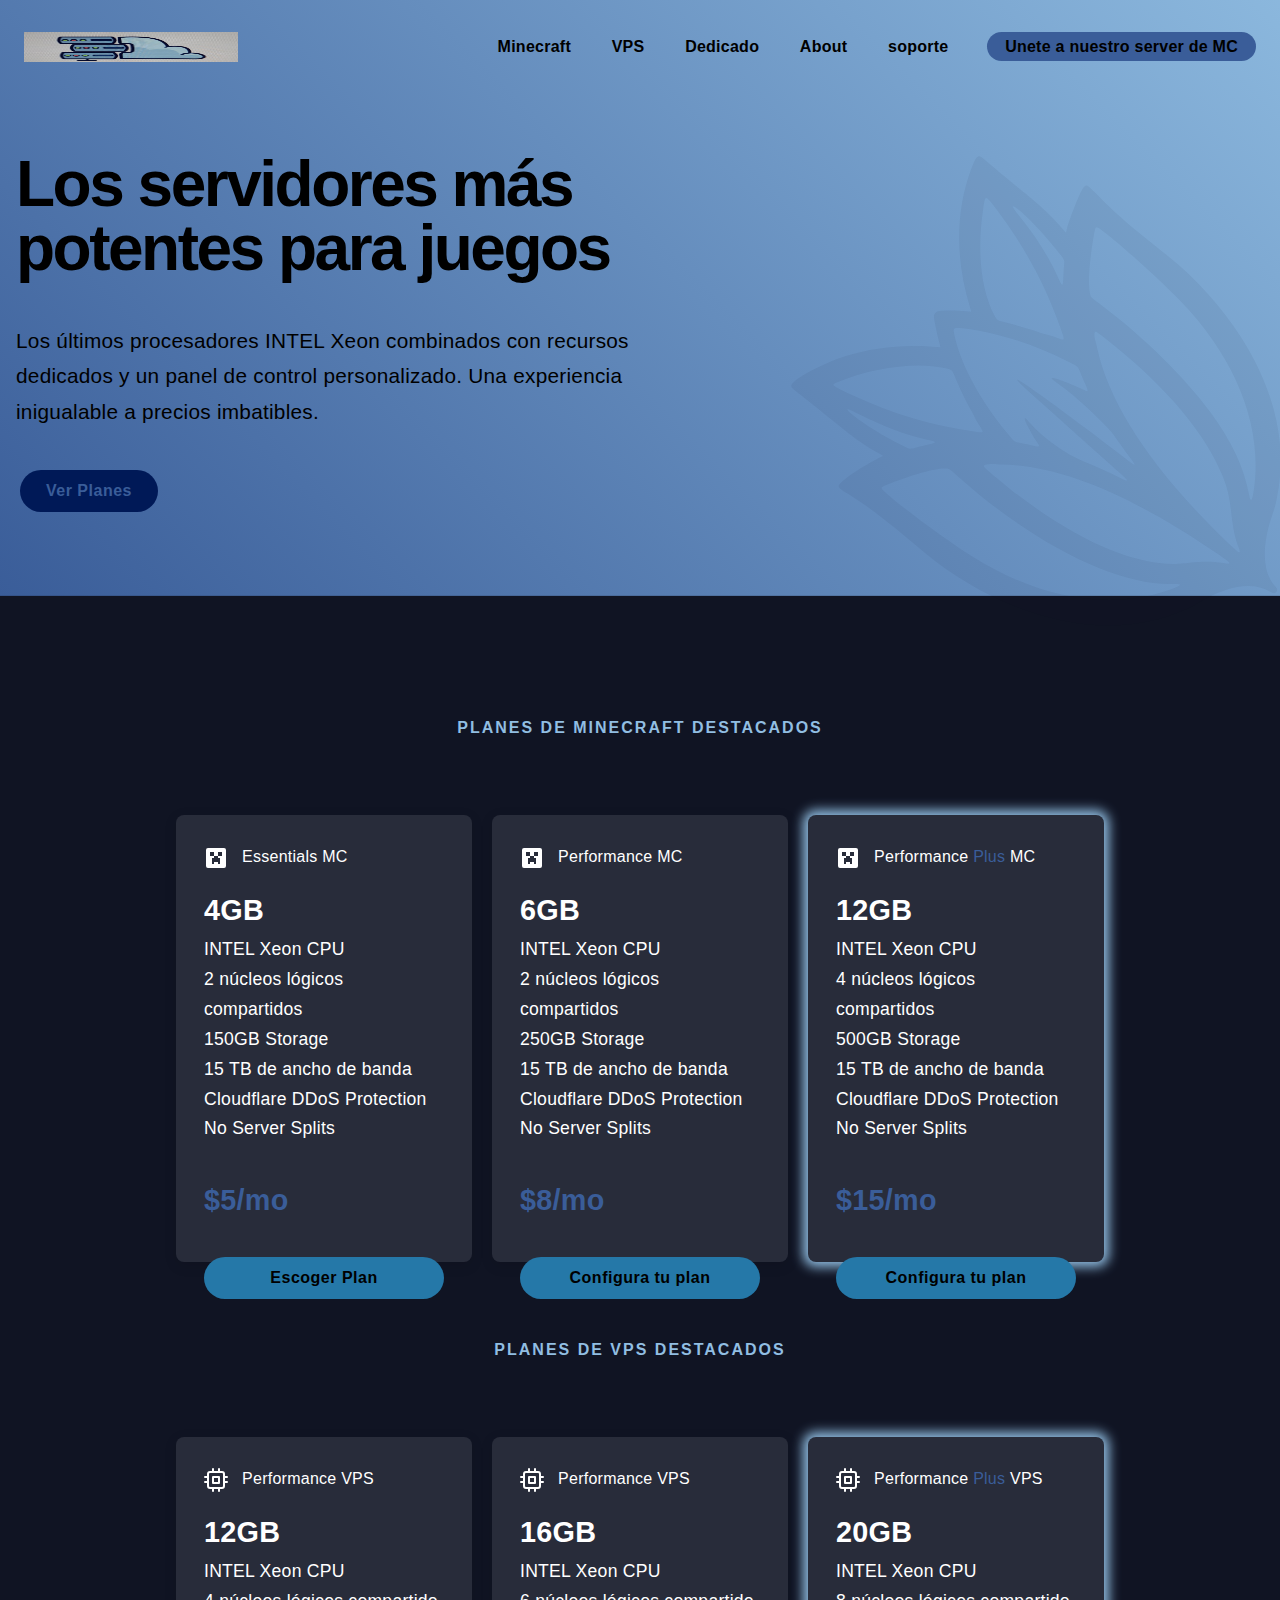
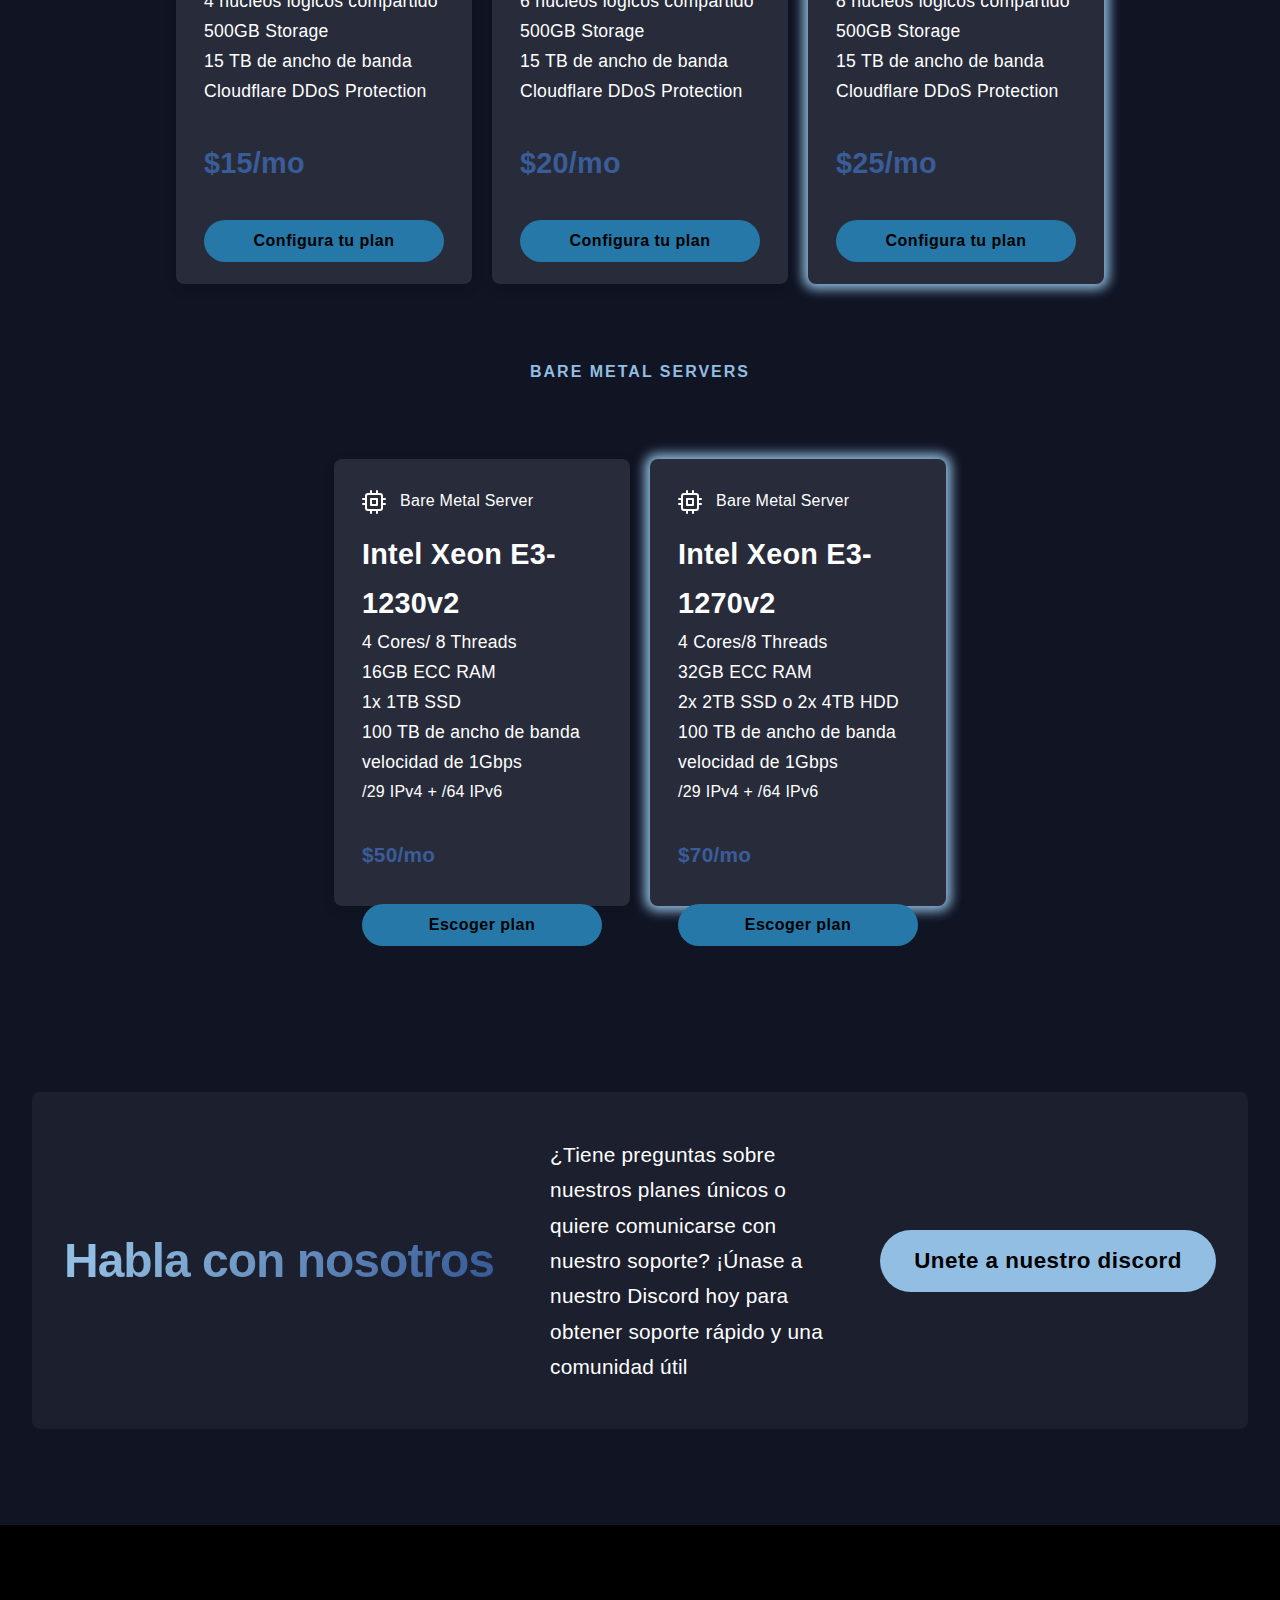
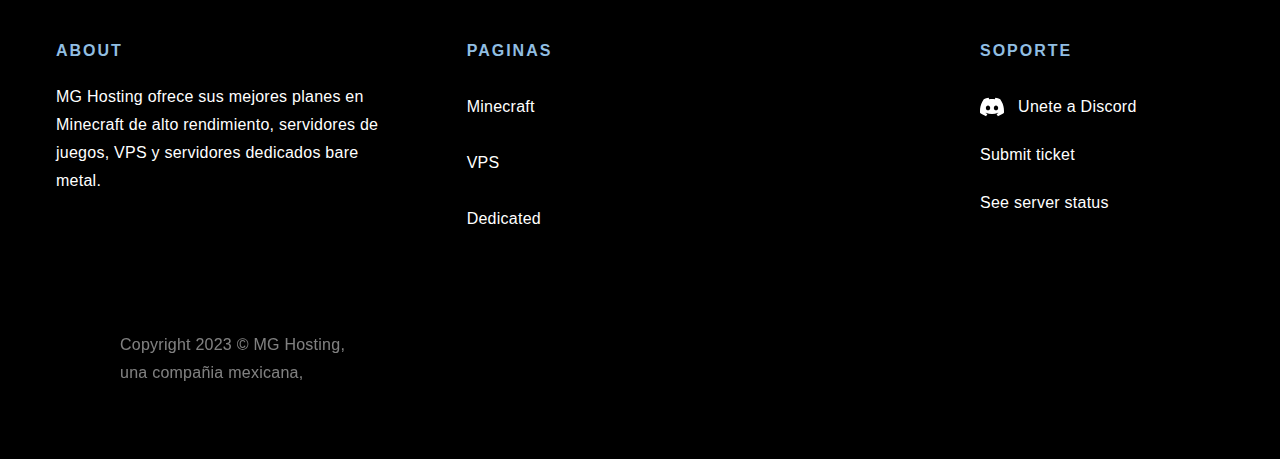
==== index.html @ 027d83b0 "Add files via upload" ====
<!DOCTYPE html>
<html lang="en"><head><meta http-equiv="Content-Type" content="text/html; charset=UTF-8">
	<meta name="generator" content="Hugo 0.109.0">
    
    
    <meta http-equiv="X-UA-Compatible" content="IE=edge">
    <meta name="viewport" content="width=device-width, initial-scale=1">
    <title>MG Hosting | Dedicated Minecraft Hosting, VPS and Bare Metal</title><meta name="description" content="">
    <meta property="og:site_name" content="MG Hosting">
    <meta property="og:title" content="MG Hosting Dedicated Minecraft Hosting, VPS and Bare Metal">
    <meta name="twitter:card" content="summary">
    <meta property="og:locale" content="en">
    <meta property="og:type" content="website">
    <meta name="twitter:card" content="summary_large_image">
    <meta property="og:description" content="MG Hosting offers INTEL Xeon dedicated Minecraft server hosting, dedicated Virtual Private Servers and Bare Metal. ">
    <meta property="og:url" content="miguellopez.ml">
    <meta property="og:image" content="/favicon/favicon-og.png">

    <link rel="apple-touch-icon" sizes="180x180" href="WhatsApp Image 2023-07-11 at 10.01.59 PM.jpeg">
    <link rel="icon" type="image/png" sizes="32x32" href="WhatsApp Image 2023-07-11 at 10.01.59 PM.jpeg">
    <link rel="icon" type="image/png" sizes="16x16" href="WhatsApp Image 2023-07-11 at 10.01.59 PM.jpeg">
    <link rel="manifest" href="WhatsApp Image 2023-07-11 at 10.01.59 PM.jpeg">
    <link rel="mask-icon" href="WhatsApp Image 2023-07-11 at 10.01.59 PM.jpeg">
    <link rel="shortcut icon" href="WhatsApp Image 2023-07-11 at 10.01.59 PM.jpeg">
    <meta name="msapplication-TileColor" content="#ffffff">
    <meta name="msapplication-config" content="/favicon/browserconfig.xml"> 

       
    <link rel="preconnect" href="https://fonts.gstatic.com/">
    <link rel="preconnect" href="https://fonts.googleapis.com/"> 
    <link rel="preconnect" href="https://fonts.gstatic.com/" crossorigin="">
    <link rel="preload" as="font" href="./Bloom Host _ Dedicated Minecraft Hosting, VPS and Bare Metal_files/css2">
    <link href="./Bloom Host _ Dedicated Minecraft Hosting, VPS and Bare Metal_files/css2" rel="stylesheet">

    
    <link rel="preload" as="style" href="./Bloom Host _ Dedicated Minecraft Hosting, VPS and Bare Metal_files/_gen.min.css">
    <link rel="stylesheet" href="./Bloom Host _ Dedicated Minecraft Hosting, VPS and Bare Metal_files/_gen.min.css" type="text/css">
    <link rel="preload" as="style" href="./Bloom Host _ Dedicated Minecraft Hosting, VPS and Bare Metal_files/_index.css">
    <link rel="stylesheet" href="./Bloom Host _ Dedicated Minecraft Hosting, VPS and Bare Metal_files/_index.css" type="text/css">
    
     
    <meta name="canonical" content="miguellopez.ml">
    
    
    <meta name="theme-color" content="#FFC910">

    
  </head>

<body class="index">



<style>
.announcement {
  position: relative;
  z-index: 200;
  padding: 8px;
  background: #192245;
  color: #fff;
  text-shadow: 0px 2px 16px 0px rgba(0, 0, 0, 0.25);
  width: 100%;
}
</style>



<nav class="nav">
  <div class="container row-mobile">
    <div class="nav__menu clickable flex-strong" onclick="toggleMenu()">
      <div class="hide-on-desktop">
        <div class="nav__menu--open"><svg xmlns="http://www.w3.org/2000/svg" width="24" height="24" viewBox="0 0 24 24" fill="none" stroke="currentColor" stroke-width="2" stroke-linecap="round" stroke-linejoin="round" class="feather feather-menu"><line x1="3" y1="12" x2="21" y2="12"></line><line x1="3" y1="6" x2="21" y2="6"></line><line x1="3" y1="18" x2="21" y2="18"></line></svg></div>
        <div class="nav__menu--close hidden"><svg xmlns="http://www.w3.org/2000/svg" width="24" height="24" viewBox="0 0 24 24" fill="none" stroke="currentColor" stroke-width="2" stroke-linecap="round" stroke-linejoin="round" class="feather feather-x"><line x1="18" y1="6" x2="6" y2="18"></line><line x1="6" y1="6" x2="18" y2="18"></line></svg></div>
      </div>
    </div>
    <div class="padd-m hide-on-desktop"></div>
    <div class="flex-strong center">
      <a href="index.html" class="nav__logo" aria-label="Logo / Go home">
        
        <img alt="logo" src="WhatsApp Image 2023-07-11 at 10.01.59 PM.jpeg" width="214" height="30">

      </a>
    </div>

    <div class="col right hide-on-mobile flex-strong">
      <div class="hide-on-mobile">
        <a href="minecraft.html" class="nav__link">Minecraft</a>

        <a href="vps.html" class="nav__link">VPS</a>

        <a href="dedicado.html" class="nav__link">Dedicado</a>

        <a href="about.html" class="nav__link">About</a>

        <div class="dropdown clickable" onclick="toggleDropdown(this)">
          <div class="dropdown-background hidden"></div>

          <span class="nav__link">
          soporte&nbsp;</span>

          <div id="supportDropdown" class="dropdown-content left hidden">
            
<div>
    <a href="https://discord.gg/3E96XQSzGY">
      <svg role="img" class="size-m" viewBox="0 0 24 24" xmlns="http://www.w3.org/2000/svg"><title>Discord</title><path fill="currentColor" d="M20.317 4.3698a19.7913 19.7913 0 00-4.8851-1.5152.0741.0741 0 00-.0785.0371c-.211.3753-.4447.8648-.6083 1.2495-1.8447-.2762-3.68-.2762-5.4868 0-.1636-.3933-.4058-.8742-.6177-1.2495a.077.077 0 00-.0785-.037 19.7363 19.7363 0 00-4.8852 1.515.0699.0699 0 00-.0321.0277C.5334 9.0458-.319 13.5799.0992 18.0578a.0824.0824 0 00.0312.0561c2.0528 1.5076 4.0413 2.4228 5.9929 3.0294a.0777.0777 0 00.0842-.0276c.4616-.6304.8731-1.2952 1.226-1.9942a.076.076 0 00-.0416-.1057c-.6528-.2476-1.2743-.5495-1.8722-.8923a.077.077 0 01-.0076-.1277c.1258-.0943.2517-.1923.3718-.2914a.0743.0743 0 01.0776-.0105c3.9278 1.7933 8.18 1.7933 12.0614 0a.0739.0739 0 01.0785.0095c.1202.099.246.1981.3728.2924a.077.077 0 01-.0066.1276 12.2986 12.2986 0 01-1.873.8914.0766.0766 0 00-.0407.1067c.3604.698.7719 1.3628 1.225 1.9932a.076.076 0 00.0842.0286c1.961-.6067 3.9495-1.5219 6.0023-3.0294a.077.077 0 00.0313-.0552c.5004-5.177-.8382-9.6739-3.5485-13.6604a.061.061 0 00-.0312-.0286zM8.02 15.3312c-1.1825 0-2.1569-1.0857-2.1569-2.419 0-1.3332.9555-2.4189 2.157-2.4189 1.2108 0 2.1757 1.0952 2.1568 2.419 0 1.3332-.9555 2.4189-2.1569 2.4189zm7.9748 0c-1.1825 0-2.1569-1.0857-2.1569-2.419 0-1.3332.9554-2.4189 2.1569-2.4189 1.2108 0 2.1757 1.0952 2.1568 2.419 0 1.3332-.946 2.4189-2.1568 2.4189Z"></path></svg>
      &nbsp; Unete al Discord 
    </a>
</div>



<div>
  <a href="https://discord.gg/YC7NGFBz45">Enviar ticket</a> </div> <div>
   </div> <div>
  <a href="https://mghosting1.statuspage.io/">server status</a> </div>
  
  
            </div>
          </div>
        </div>
      </div>

    <div class="right flex-strong hide-on-mobile">
      <div>

        <span class="padd-s"></span>

        <div class="dropdown clickable" onclick="toggleDropdown(this)">
          <div class="dropdown-background hidden"></div>

          <span class="nav__link accented-bg black hide-on-mobile">
          Unete a nuestro server de MC
          </span>

          <div id="clientLinkDropdown" class="dropdown-content left hidden">
            <a href="https://discord.gg/dpMYGaKHWZ">
              <div>Unete a nuestro server de MC</div>
              <small class="med ingrained">Aqui te podras unir a nuestro server de discord de minecraft en el que podras jugar con tus amigos</small>
            </a>
          </div>
        </div>

      </div>
    </div>
  </div>


  <div class="hidden nav__mobile hide-on-desktop">

    <div class="padd-xl"></div>
    <a href="minecraft.html" class="nav__link">Minecraft</a>

        <a href="vps.html" class="nav__link">VPS</a>

        <a href="dedicado.html" class="nav__link">Dedicado</a>

        <a href="about.html" class="nav__link">About</a>

    <div class="padd-l"></div>

    <div class="med nav__mobile-links">
      
<div>
    <a href="https://discord.gg/3E96XQSzGY">
      <svg role="img" class="size-m" viewBox="0 0 24 24" xmlns="http://www.w3.org/2000/svg"><title>Discord</title><path fill="currentColor" d="M20.317 4.3698a19.7913 19.7913 0 00-4.8851-1.5152.0741.0741 0 00-.0785.0371c-.211.3753-.4447.8648-.6083 1.2495-1.8447-.2762-3.68-.2762-5.4868 0-.1636-.3933-.4058-.8742-.6177-1.2495a.077.077 0 00-.0785-.037 19.7363 19.7363 0 00-4.8852 1.515.0699.0699 0 00-.0321.0277C.5334 9.0458-.319 13.5799.0992 18.0578a.0824.0824 0 00.0312.0561c2.0528 1.5076 4.0413 2.4228 5.9929 3.0294a.0777.0777 0 00.0842-.0276c.4616-.6304.8731-1.2952 1.226-1.9942a.076.076 0 00-.0416-.1057c-.6528-.2476-1.2743-.5495-1.8722-.8923a.077.077 0 01-.0076-.1277c.1258-.0943.2517-.1923.3718-.2914a.0743.0743 0 01.0776-.0105c3.9278 1.7933 8.18 1.7933 12.0614 0a.0739.0739 0 01.0785.0095c.1202.099.246.1981.3728.2924a.077.077 0 01-.0066.1276 12.2986 12.2986 0 01-1.873.8914.0766.0766 0 00-.0407.1067c.3604.698.7719 1.3628 1.225 1.9932a.076.076 0 00.0842.0286c1.961-.6067 3.9495-1.5219 6.0023-3.0294a.077.077 0 00.0313-.0552c.5004-5.177-.8382-9.6739-3.5485-13.6604a.061.061 0 00-.0312-.0286zM8.02 15.3312c-1.1825 0-2.1569-1.0857-2.1569-2.419 0-1.3332.9555-2.4189 2.157-2.4189 1.2108 0 2.1757 1.0952 2.1568 2.419 0 1.3332-.9555 2.4189-2.1569 2.4189zm7.9748 0c-1.1825 0-2.1569-1.0857-2.1569-2.419 0-1.3332.9554-2.4189 2.1569-2.4189 1.2108 0 2.1757 1.0952 2.1568 2.419 0 1.3332-.946 2.4189-2.1568 2.4189Z"></path></svg>
      &nbsp; Unete al Discord 
    </a>
</div>



<div>
<a href="https://discord.gg/YC7NGFBz45">Enviar ticket</a> </div> <div>
<a href="https://mghosting1.statuspage.io/">Status</a> </div>



    </div>

    <div class="padd-xl"></div>

    <div class="mobile-buttons-container">
      <a href="https://discord.gg/dpMYGaKHWZ" class="btn btn--primary">
        <span style="color: rgb(255, 255, 255); font-size: 125%">Unete a nuestro server de MC</span>
      </a>

      <div class="padd-s"></div>
      <div class="panel-buttons-container">

        <a href="minecraft.html" class="btn col btn--ghost">
          Minecraft <br>Panel
        </a>
        <div class="padd-s"></div>
        <a href="vps.html" class="btn col btn--ghost">
          VPS <br>Panel
        </a>
        <div class="padd-s"></div>
        <a href="dedicado.html" class="btn col btn--ghost">
          Dedicated <br>Panel
        </a>
      </div>
    </div>

  </div>
</nav>

<div class="nav__mobile-background hidden" onclick="toggleMenu()"></div>




<main class="flex-strong apply-bg-props">
    <div class="padd-l hide-on-mobile"></div>
    <div class="padd-xl"></div>
    <div class="padd-xxl"></div>
    <div class="row container">
    <div class="hero-text col padd-m">
        <h1 class="h1 black">
          Los servidores más potentes para juegos
        </h1>

        <p class="h4 med black">
          Los últimos procesadores INTEL Xeon combinados con recursos dedicados y un panel de control personalizado. Una experiencia inigualable a precios imbatibles.
        </p>

        <div class="padd-s"></div>
        <div class="btn-group">
        <a href="/#featured" class="btn btn--black" style="color: #3a5d99 ">Ver Planes</a>
        <span class="padd-s"></span>
        </div>
    </div>

    <div class="col">

        <img src="./Bloom Host _ Dedicated Minecraft Hosting, VPS and Bare Metal_files/flower.svg" alt="Decorative Bloom signature flower" class="hero-flower hide-on-mobile">

    </div>
    </div>
    <div class="padd-xl"></div>
</main>

<section id="featured" class="padd-m pushup-half container">
    <div class="container center sm-section">
      PLANES DE MINECRAFT DESTACADOS
    </div>
    <div class="padd-xl"></div>


    <div class="row">

    <div class="col card featured-plan">
        <svg style="width:24px;height:24px" viewBox="0 0 24 24">
        <path fill="currentColor" d="M4,2H20A2,2 0 0,1 22,4V20A2,2 0 0,1 20,22H4A2,2 0 0,1 2,20V4A2,2 0 0,1 4,2M6,6V10H10V12H8V18H10V16H14V18H16V12H14V10H18V6H14V10H10V6H6Z"></path>
        </svg> &nbsp;
        <span class="med">Essentials MC</span>
        <div class="padd-s"></div>
        <b class="h3">4GB</b>
        <div class="h5">INTEL Xeon CPU<br>
        2 núcleos lógicos compartidos<br>
        150GB Storage<br>
        15 TB de ancho de banda
        Cloudflare DDoS Protection<br>
        No Server Splits</div>
        <div class="padd-m"></div>
        <b class="h3 accented">$5/mo</b>
        <div class="padd-m"></div>
        <a href="https://discord.gg/YC7NGFBz45" class="btn btn--primary stretch">
            Escoger Plan
        </a>
    </div>


    <div class="col card featured-plan">
        <svg style="width:24px;height:24px" viewBox="0 0 24 24">
        <path fill="currentColor" d="M4,2H20A2,2 0 0,1 22,4V20A2,2 0 0,1 20,22H4A2,2 0 0,1 2,20V4A2,2 0 0,1 4,2M6,6V10H10V12H8V18H10V16H14V18H16V12H14V10H18V6H14V10H10V6H6Z"></path>
        </svg> &nbsp;
        <span class="med">Performance MC</span>
        <div class="padd-s"></div>
        <b class="h3">6GB</b><br>
        <div class="h5">INTEL Xeon CPU<br>
          2 núcleos lógicos compartidos<br>
          250GB Storage<br>
          15 TB de ancho de banda
          Cloudflare DDoS Protection<br>
          No Server Splits</div>
          <div class="padd-m"></div>
          <b class="h3 accented">$8/mo</b>
        <div class="padd-m"></div>
        <a href="https://discord.gg/YC7NGFBz45" class="btn btn--primary stretch">
        Configura tu plan
        </a>
    </div>


    <div class="col card featured-plan perf-plus">
        <svg style="width:24px;height:24px" viewBox="0 0 24 24">
        <path fill="currentColor" d="M4,2H20A2,2 0 0,1 22,4V20A2,2 0 0,1 20,22H4A2,2 0 0,1 2,20V4A2,2 0 0,1 4,2M6,6V10H10V12H8V18H10V16H14V18H16V12H14V10H18V6H14V10H10V6H6Z"></path>
        </svg> &nbsp;
        <span class="med">Performance <span class="accented-two">Plus</span> MC</span>
        <div class="padd-s"></div>
        <b class="h3">12GB</b><br>
        <div class="h5">INTEL Xeon CPU<br>
          4 núcleos lógicos compartidos<br>
          500GB Storage<br>
          15 TB de ancho de banda
          Cloudflare DDoS Protection<br>
          No Server Splits</div>
          <div class="padd-m"></div>
          <b class="h3 accented">$15/mo</b>
        <div class="padd-m"></div>
        <a href="https://discord.gg/YC7NGFBz45" class="btn btn--primary stretch">
          Configura tu plan
          </a>
    </div>
    </div>

    <div class="padd-xl"></div>

    <div class="container center sm-section">
    PLANES DE VPS DESTACADOS
    </div>
    <div class="padd-xl"></div>


    <div class="row">
    <div class="col card featured-plan">
        <svg xmlns="http://www.w3.org/2000/svg" width="24" height="24" viewBox="0 0 24 24" fill="none" stroke="currentColor" stroke-width="2" stroke-linecap="round" stroke-linejoin="round" class="feather feather-cpu"><rect x="4" y="4" width="16" height="16" rx="2" ry="2"></rect><rect x="9" y="9" width="6" height="6"></rect><line x1="9" y1="1" x2="9" y2="4"></line><line x1="15" y1="1" x2="15" y2="4"></line><line x1="9" y1="20" x2="9" y2="23"></line><line x1="15" y1="20" x2="15" y2="23"></line><line x1="20" y1="9" x2="23" y2="9"></line><line x1="20" y1="14" x2="23" y2="14"></line><line x1="1" y1="9" x2="4" y2="9"></line><line x1="1" y1="14" x2="4" y2="14"></line></svg> &nbsp;
        <span class="med">Performance VPS</span>
        <div class="padd-s"></div>
        <b class="h3">12GB</b>
        <div class="h5">INTEL Xeon CPU<br>
          4 núcleos lógicos compartido<br>
          500GB Storage<br>
          15 TB de ancho de banda
          Cloudflare DDoS Protection<br>
        </div>
          <div class="padd-m"></div>
          <b class="h3 accented">$15/mo</b>
        <div class="padd-m"></div>
        <a href="https://discord.gg/YC7NGFBz45" class="btn btn--primary stretch">
          Configura tu plan
          </a>
    </div>

    <div class="col card featured-plan">
        <svg xmlns="http://www.w3.org/2000/svg" width="24" height="24" viewBox="0 0 24 24" fill="none" stroke="currentColor" stroke-width="2" stroke-linecap="round" stroke-linejoin="round" class="feather feather-cpu"><rect x="4" y="4" width="16" height="16" rx="2" ry="2"></rect><rect x="9" y="9" width="6" height="6"></rect><line x1="9" y1="1" x2="9" y2="4"></line><line x1="15" y1="1" x2="15" y2="4"></line><line x1="9" y1="20" x2="9" y2="23"></line><line x1="15" y1="20" x2="15" y2="23"></line><line x1="20" y1="9" x2="23" y2="9"></line><line x1="20" y1="14" x2="23" y2="14"></line><line x1="1" y1="9" x2="4" y2="9"></line><line x1="1" y1="14" x2="4" y2="14"></line></svg> &nbsp;
        <span class="med">Performance VPS</span>
        <div class="padd-s"></div>
        <b class="h3">16GB</b>
        <div class="h5">INTEL Xeon CPU<br>
          6 núcleos lógicos compartido<br>
          500GB Storage<br>
          15 TB de ancho de banda
          Cloudflare DDoS Protection<br>
        </div>
          <div class="padd-m"></div>
          <b class="h3 accented">$20/mo</b>
        <div class="padd-m"></div>
        <a href="https://discord.gg/YC7NGFBz45" class="btn btn--primary stretch">
          Configura tu plan
          </a>
    </div>


    <div class="col card featured-plan perf-plus">
        <svg xmlns="http://www.w3.org/2000/svg" width="24" height="24" viewBox="0 0 24 24" fill="none" stroke="currentColor" stroke-width="2" stroke-linecap="round" stroke-linejoin="round" class="feather feather-cpu"><rect x="4" y="4" width="16" height="16" rx="2" ry="2"></rect><rect x="9" y="9" width="6" height="6"></rect><line x1="9" y1="1" x2="9" y2="4"></line><line x1="15" y1="1" x2="15" y2="4"></line><line x1="9" y1="20" x2="9" y2="23"></line><line x1="15" y1="20" x2="15" y2="23"></line><line x1="20" y1="9" x2="23" y2="9"></line><line x1="20" y1="14" x2="23" y2="14"></line><line x1="1" y1="9" x2="4" y2="9"></line><line x1="1" y1="14" x2="4" y2="14"></line></svg> &nbsp;
        <span class="med">Performance <span class="accented-two">Plus</span> VPS</span>
        <div class="padd-s"></div>
        <b class="h3">20GB</b>
        <div class="h5">INTEL Xeon CPU<br>
          8 núcleos lógicos compartido<br>
          500GB Storage<br>
          15 TB de ancho de banda
          Cloudflare DDoS Protection<br>
        </div>
          <div class="padd-m"></div>
          <b class="h3 accented">$25/mo</b>
        <div class="padd-m"></div>
        <a href="https://discord.gg/YC7NGFBz45" class="btn btn--primary stretch">
          Configura tu plan
          </a>
    </div>
    </div>
    
    <div class="padd-xl"></div>
    
    <div class="container center sm-section">
    Bare Metal Servers
    </div>
    <div class="padd-xl"></div>


    <div class="row">
    

    <div class="col card featured-plan">
        <svg xmlns="http://www.w3.org/2000/svg" width="24" height="24" viewBox="0 0 24 24" fill="none" stroke="currentColor" stroke-width="2" stroke-linecap="round" stroke-linejoin="round" class="feather feather-cpu"><rect x="4" y="4" width="16" height="16" rx="2" ry="2"></rect><rect x="9" y="9" width="6" height="6"></rect><line x1="9" y1="1" x2="9" y2="4"></line><line x1="15" y1="1" x2="15" y2="4"></line><line x1="9" y1="20" x2="9" y2="23"></line><line x1="15" y1="20" x2="15" y2="23"></line><line x1="20" y1="9" x2="23" y2="9"></line><line x1="20" y1="14" x2="23" y2="14"></line><line x1="1" y1="9" x2="4" y2="9"></line><line x1="1" y1="14" x2="4" y2="14"></line></svg> &nbsp;
        <span class="med">Bare Metal Server</span>
        <div class="padd-s"></div>
        <b class="h3">Intel Xeon E3-1230v2</b>
        <div class="h5">4 Cores/ 8 Threads<br>
        16GB ECC RAM<br>
        1x 1TB SSD <br>
        100 TB de ancho de banda velocidad de 1Gbps</div>
        /29 IPv4 + /64 IPv6<br>
        <div class="padd-m"></div>
        <b class="h4 accented">$50/mo</b>
        <div class="padd-m"></div>
        <a href="https://discord.gg/3E96XQSzGY" class="btn btn--primary stretch">
        Escoger plan
        </a>
    </div>


    <div class="col card featured-plan perf-plus">
        <svg xmlns="http://www.w3.org/2000/svg" width="24" height="24" viewBox="0 0 24 24" fill="none" stroke="currentColor" stroke-width="2" stroke-linecap="round" stroke-linejoin="round" class="feather feather-cpu"><rect x="4" y="4" width="16" height="16" rx="2" ry="2"></rect><rect x="9" y="9" width="6" height="6"></rect><line x1="9" y1="1" x2="9" y2="4"></line><line x1="15" y1="1" x2="15" y2="4"></line><line x1="9" y1="20" x2="9" y2="23"></line><line x1="15" y1="20" x2="15" y2="23"></line><line x1="20" y1="9" x2="23" y2="9"></line><line x1="20" y1="14" x2="23" y2="14"></line><line x1="1" y1="9" x2="4" y2="9"></line><line x1="1" y1="14" x2="4" y2="14"></line></svg> &nbsp;
        <span class="med">Bare Metal Server</span>
        <div class="padd-s"></div>
        <b class="h3">Intel Xeon E3-1270v2</b>
        <div class="h5">4 Cores/8 Threads<br>
        32GB ECC RAM<br>
        2x 2TB SSD o 2x 4TB HDD<br>
        100 TB de ancho de banda velocidad de 1Gbps</div>
        /29 IPv4 + /64 IPv6<br>
        <div class="padd-m"></div>
        <b class="h4 accented">$70/mo</b>
        <div class="padd-m"></div>
        <a href="https://discord.gg/3E96XQSzGY" class="btn btn--primary stretch ">
        Escoger plan
        </a>
    </div>
    </div>

</section>


<!--
    feathericons.com
    40px
    1.5px
    currentColor stroke
    put inside <div class=accented>
-->

<div class="padd-xl">

  <div class="container rounded" style="background: rgba(255, 255, 255, 0.05);">
    <div class="row center-mobile">
      <div class="padd-xl flex-strong">
        <h1 class="h2 accented-gradient-text-two">
        Habla con nosotros
        </h1>
      </div>
      <div class="col padd-l flex-strong">
        <p class="h4 med white">
          ¿Tiene preguntas sobre nuestros planes únicos o quiere comunicarse con nuestro soporte? ¡Únase a nuestro Discord hoy para obtener soporte rápido y una comunidad útil
        </p>
      </div>
      <div class="padd-xl flex-strong">
        <a href="https://discord.gg/3E96XQSzGY" class="btn btn--secondary btn--xl">Unete a nuestro discord</a>
      </div>
    </div>
  </div>

</div>
<div class="padd-xl"></div>





<footer class="padd-l center-mobile">
  <div class="padd-l"></div>
  <div class="row container"> 
    <div class="col-third padd-xl"> 
      <h2 class="sm-section">
        About
      </h2>
      <p>MG Hosting ofrece sus mejores planes en Minecraft de alto rendimiento, servidores de juegos, VPS y servidores dedicados bare metal.</p>
    </div>
    
    <div class="col padd-xl">
      <div class="row">
        <div class="col"> 
          <h2 class="sm-section">
            paginas
          </h2>

          <ul class="no-bullet">
            <li> <a href="minecraft.html">Minecraft</a> </li>  
            <li> <a href="vps.html">VPS</a> </li>
            <li> <a href="dedicado.html">Dedicated</a> </li>
          </ul>
        </div>

        <div class="col"> 
          <h2 class="sm-section hide-on-mobile">
            &nbsp;
          </h2>

          
        </div>
      </div>
    </div>

    <div class="col-quarter padd-xl"> 
      <h2 class="sm-section">
        Soporte
      </h2>
      
      
<div>
    <a href="https://discord.gg/3E96XQSzGY">
      <svg role="img" class="size-m" viewBox="0 0 24 24" xmlns="http://www.w3.org/2000/svg"><title>Discord</title><path fill="currentColor" d="M20.317 4.3698a19.7913 19.7913 0 00-4.8851-1.5152.0741.0741 0 00-.0785.0371c-.211.3753-.4447.8648-.6083 1.2495-1.8447-.2762-3.68-.2762-5.4868 0-.1636-.3933-.4058-.8742-.6177-1.2495a.077.077 0 00-.0785-.037 19.7363 19.7363 0 00-4.8852 1.515.0699.0699 0 00-.0321.0277C.5334 9.0458-.319 13.5799.0992 18.0578a.0824.0824 0 00.0312.0561c2.0528 1.5076 4.0413 2.4228 5.9929 3.0294a.0777.0777 0 00.0842-.0276c.4616-.6304.8731-1.2952 1.226-1.9942a.076.076 0 00-.0416-.1057c-.6528-.2476-1.2743-.5495-1.8722-.8923a.077.077 0 01-.0076-.1277c.1258-.0943.2517-.1923.3718-.2914a.0743.0743 0 01.0776-.0105c3.9278 1.7933 8.18 1.7933 12.0614 0a.0739.0739 0 01.0785.0095c.1202.099.246.1981.3728.2924a.077.077 0 01-.0066.1276 12.2986 12.2986 0 01-1.873.8914.0766.0766 0 00-.0407.1067c.3604.698.7719 1.3628 1.225 1.9932a.076.076 0 00.0842.0286c1.961-.6067 3.9495-1.5219 6.0023-3.0294a.077.077 0 00.0313-.0552c.5004-5.177-.8382-9.6739-3.5485-13.6604a.061.061 0 00-.0312-.0286zM8.02 15.3312c-1.1825 0-2.1569-1.0857-2.1569-2.419 0-1.3332.9555-2.4189 2.157-2.4189 1.2108 0 2.1757 1.0952 2.1568 2.419 0 1.3332-.9555 2.4189-2.1569 2.4189zm7.9748 0c-1.1825 0-2.1569-1.0857-2.1569-2.419 0-1.3332.9554-2.4189 2.1569-2.4189 1.2108 0 2.1757 1.0952 2.1568 2.419 0 1.3332-.946 2.4189-2.1568 2.4189Z"></path></svg>
      &nbsp; Unete a Discord
    </a>
</div>



<div>
<a href="https://discord.gg/anmvNXU6WM">Submit ticket</a> </div> <div>
<a href="https://mghosting1.statuspage.io/">See server status</a> </div>


    </div>
  </div> 

  <div class="container row">
    <div class="right center-mobile padd-xl"> 
      
 
    </div>

    <div class="col padd-xl">
      <p class="buried">
        Copyright 2023 © MG Hosting, <br>
       una compañia mexicana,
      </p>
    </div>
  </div>
</footer>






<script data-cfasync="false" src="/cdn-cgi/scripts/5c5dd728/cloudflare-static/email-decode.min.js"></script><script src="./Bloom Host _ Dedicated Minecraft Hosting, VPS and Bare Metal_files/main.min.js.download"></script>
<!-- Cloudflare Pages Analytics --><script defer="" src="./Bloom Host _ Dedicated Minecraft Hosting, VPS and Bare Metal_files/beacon.min.js.download" data-cf-beacon="{&quot;token&quot;: &quot;0c128aa13e5d44d39269c17aaed4bea0&quot;}"></script><!-- Cloudflare Pages Analytics -->








</body></html>
---- Bloom Host _ Dedicated Minecraft Hosting, VPS and Bare Metal_files/_gen.min.css ----
/*!normalize.css v8.0.1 | MIT License | github.com/necolas/normalize.css*/html{line-height:1.15;-webkit-text-size-adjust:100%}body{margin:0}main{display:block}h1{font-size:2em;margin:.67em 0}hr{box-sizing:content-box;height:0;overflow:visible}pre{font-family:monospace,monospace;font-size:1em}a{background-color:transparent}abbr[title]{border-bottom:none;text-decoration:underline;text-decoration:underline dotted}b,strong{font-weight:bolder}code,kbd,samp{font-family:monospace,monospace;font-size:1em}small{font-size:80%}sub,sup{font-size:75%;line-height:0;position:relative;vertical-align:baseline}sub{bottom:-.25em}sup{top:-.5em}img{border-style:none}button,input,optgroup,select,textarea{font-family:inherit;font-size:100%;line-height:1.15;margin:0}button,input{overflow:visible}button,select{text-transform:none}button,[type=button],[type=reset],[type=submit]{-webkit-appearance:button}button::-moz-focus-inner,[type=button]::-moz-focus-inner,[type=reset]::-moz-focus-inner,[type=submit]::-moz-focus-inner{border-style:none;padding:0}button:-moz-focusring,[type=button]:-moz-focusring,[type=reset]:-moz-focusring,[type=submit]:-moz-focusring{outline:1px dotted ButtonText}fieldset{padding:.35em .75em .625em}legend{box-sizing:border-box;color:inherit;display:table;max-width:100%;padding:0;white-space:normal}progress{vertical-align:baseline}textarea{overflow:auto}[type=checkbox],[type=radio]{box-sizing:border-box;padding:0}[type=number]::-webkit-inner-spin-button,[type=number]::-webkit-outer-spin-button{height:auto}[type=search]{-webkit-appearance:textfield;outline-offset:-2px}[type=search]::-webkit-search-decoration{-webkit-appearance:none}::-webkit-file-upload-button{-webkit-appearance:button;font:inherit}details{display:block}summary{display:list-item}template{display:none}[hidden]{display:none}.row-mobile{display:-webkit-box;display:flex}.row-mobile .col{flex:1}.row{display:-webkit-box;display:flex}.col{-webkit-box-flex:1;flex:1}@media(max-width:960px){.hide-on-mobile{display:none!important}.row{-webkit-box-orient:vertical;-webkit-box-direction:normal;flex-direction:column}.col{-webkit-box-flex:0;flex:none}}@media(min-width:960px){.hide-on-desktop{display:none}.col-tenth{-webkit-box-flex:0;flex:0 0 10%}.col-fifth{-webkit-box-flex:0;flex:0 0 20%}.col-quarter{-webkit-box-flex:0;flex:0 0 25%}.col-third{-webkit-box-flex:0;flex:0 0 33.3333334%}.col-half{-webkit-box-flex:0;flex:0 0 50%}}.cc-window{opacity:1;-webkit-transition:opacity 1s ease;transition:opacity 1s ease}.cc-window.cc-invisible{opacity:0}.cc-animate.cc-revoke{-webkit-transition:transform 1s ease;-webkit-transition:-webkit-transform 1s ease;transition:-webkit-transform 1s ease;transition:transform 1s ease;transition:transform 1s ease,-webkit-transform 1s ease}.cc-animate.cc-revoke.cc-top{-webkit-transform:translateY(-2em);transform:translateY(-2em)}.cc-animate.cc-revoke.cc-bottom{-webkit-transform:translateY(2em);transform:translateY(2em)}.cc-animate.cc-revoke.cc-active.cc-top{-webkit-transform:translateY(0);transform:translateY(0)}.cc-animate.cc-revoke.cc-active.cc-bottom{-webkit-transform:translateY(0);transform:translateY(0)}.cc-revoke:hover{-webkit-transform:translateY(0);transform:translateY(0)}.cc-grower{max-height:0;overflow:hidden;-webkit-transition:max-height 1s;transition:max-height 1s}.cc-revoke,.cc-window{position:fixed;overflow:hidden;-webkit-box-sizing:border-box;box-sizing:border-box;font-family:Helvetica,Calibri,Arial,sans-serif;font-size:16px;line-height:1.5em;display:-webkit-box;display:-ms-flexbox;display:flex;-ms-flex-wrap:nowrap;flex-wrap:nowrap;z-index:9999}.cc-window.cc-static{position:static}.cc-window.cc-floating{padding:2em;max-width:24em;-webkit-box-orient:vertical;-webkit-box-direction:normal;-ms-flex-direction:column;flex-direction:column}.cc-window.cc-banner{padding:1em 1.8em;width:100%;-webkit-box-orient:horizontal;-webkit-box-direction:normal;-ms-flex-direction:row;flex-direction:row}.cc-revoke{padding:.5em}.cc-revoke:hover{text-decoration:underline}.cc-header{font-size:18px;font-weight:700}.cc-btn,.cc-close,.cc-link,.cc-revoke{cursor:pointer}.cc-link{opacity:.8;display:inline-block;padding:.2em;text-decoration:underline}.cc-link:hover{opacity:1}.cc-link:active,.cc-link:visited{color:initial}.cc-btn{display:block;padding:.4em .8em;font-size:.9em;font-weight:700;border-width:2px;border-style:solid;text-align:center;white-space:nowrap}.cc-highlight .cc-btn:first-child{background-color:transparent;border-color:transparent}.cc-highlight .cc-btn:first-child:focus,.cc-highlight .cc-btn:first-child:hover{background-color:transparent;text-decoration:underline}.cc-close{display:block;position:absolute;top:.5em;right:.5em;font-size:1.6em;opacity:.9;line-height:.75}.cc-close:focus,.cc-close:hover{opacity:1}.cc-revoke.cc-top{top:0;left:3em;border-bottom-left-radius:.5em;border-bottom-right-radius:.5em}.cc-revoke.cc-bottom{bottom:0;left:3em;border-top-left-radius:.5em;border-top-right-radius:.5em}.cc-revoke.cc-left{left:3em;right:unset}.cc-revoke.cc-right{right:3em;left:unset}.cc-top{top:1em}.cc-left{left:1em}.cc-right{right:1em}.cc-bottom{bottom:1em}.cc-floating>.cc-link{margin-bottom:1em}.cc-floating .cc-message{display:block;margin-bottom:1em}.cc-window.cc-floating .cc-compliance{-webkit-box-flex:1;-ms-flex:1 0 auto;flex:1 0 auto}.cc-window.cc-banner{-webkit-box-align:center;-ms-flex-align:center;align-items:center}.cc-banner.cc-top{left:0;right:0;top:0}.cc-banner.cc-bottom{left:0;right:0;bottom:0}.cc-banner .cc-message{display:block;-webkit-box-flex:1;-ms-flex:1 1 auto;flex:auto;max-width:100%;margin-right:1em}.cc-compliance{display:-webkit-box;display:-ms-flexbox;display:flex;-webkit-box-align:center;-ms-flex-align:center;align-items:center;-ms-flex-line-pack:justify;align-content:space-between}.cc-floating .cc-compliance>.cc-btn{-webkit-box-flex:1;-ms-flex:1;flex:1}.cc-btn+.cc-btn{margin-left:.5em}@media print{.cc-revoke,.cc-window{display:none}}@media screen and (max-width:900px){.cc-btn{white-space:normal}}@media screen and (max-width:414px) and (orientation:portrait),screen and (max-width:736px) and (orientation:landscape){.cc-window.cc-top{top:0}.cc-window.cc-bottom{bottom:0}.cc-window.cc-banner,.cc-window.cc-floating,.cc-window.cc-left,.cc-window.cc-right{left:0;right:0}.cc-window.cc-banner{-webkit-box-orient:vertical;-webkit-box-direction:normal;-ms-flex-direction:column;flex-direction:column}.cc-window.cc-banner .cc-compliance{-webkit-box-flex:1;-ms-flex:1 1 auto;flex:auto}.cc-window.cc-floating{max-width:none}.cc-window .cc-message{margin-bottom:1em}.cc-window.cc-banner{-webkit-box-align:unset;-ms-flex-align:unset;align-items:unset}.cc-window.cc-banner .cc-message{margin-right:0}}.cc-floating.cc-theme-classic{padding:1.2em;border-radius:5px}.cc-floating.cc-type-info.cc-theme-classic .cc-compliance{text-align:center;display:inline;-webkit-box-flex:0;-ms-flex:none;flex:none}.cc-theme-classic .cc-btn{border-radius:5px}.cc-theme-classic .cc-btn:last-child{min-width:140px}.cc-floating.cc-type-info.cc-theme-classic .cc-btn{display:inline-block}.cc-theme-edgeless.cc-window{padding:0}.cc-floating.cc-theme-edgeless .cc-message{margin:2em;margin-bottom:1.5em}.cc-banner.cc-theme-edgeless .cc-btn{margin:0;padding:.8em 1.8em;height:100%}.cc-banner.cc-theme-edgeless .cc-message{margin-left:1em}.cc-floating.cc-theme-edgeless .cc-btn+.cc-btn{margin-left:0}html,body{font:16px/1.7 inter,-apple-system,BlinkMacSystemFont,Roboto,Helvetica,Arial,sans-serif,apple color emoji,segoe ui emoji,segoe ui symbol;background:#101423;color:#fff;letter-spacing:.25px;overflow-x:hidden;font-feature-settings:'calt';scroll-behavior:smooth;text-rendering:optimizeLegibility;-webkit-font-smoothing:antialiased;-moz-osx-font-smoothing:grayscale;-webkit-tap-highlight-color:transparent;box-sizing:border-box}*,*:before,*:after{box-sizing:inherit}::selection{background:#b4d5ff;color:#000}.text{color:#ccc}html.lockscroll{overflow-y:hidden}html.lockscroll .modal{overflow-y:auto}a{text-decoration:none;color:#fff}img{vertical-align:middle}hr{border:0;border-bottom:2px solid;opacity:.1}svg{vertical-align:middle}small{line-height:1.6;display:inline-block}a:hover{opacity:.9}a:active{opacity:.8}.h1{font-size:64px;margin-top:0}.h2{font-size:3rem}.h3{font-size:1.8rem}.h4{font-size:1.3rem}.h5{font-size:1.1rem}.h6{font-size:.8rem}h3{margin:1rem 0}h1,h2,.h1,.h2{line-height:1;letter-spacing:-1px}.sm-section{color:#91bee2;letter-spacing:2px;text-transform:uppercase;font-size:1rem;margin-bottom:24px;font-weight:700}u{text-decoration:none;border-bottom:1px solid}@media(max-width:380px){.h1{font-size:3rem}.h2{font-size:2.5rem}.h3{font-size:1.5rem}}.container{max-width:1300px;margin:0 auto}.container--med{max-width:800px}.container--min{max-width:640px}.w-fit{width:fit-content}.hidden{display:none!important}.stretch{width:100%;height:auto;display:block}.flex-strong{display:flex;justify-content:center;flex-direction:column}.inline-flex-strong{display:flex;justify-content:center;flex-direction:column}.med{font-weight:500}.large{font-weight:700}.ingrained{opacity:.75}.buried{opacity:.5}.float-left{float:right}.float-right{float:right}.left{text-align:left}.center{text-align:center}.right{text-align:right}.flex-center{display:flex;align-items:center}@media(max-width:640px){.center-mobile{text-align:center}}.padd-xs{padding:4px}.padd-s{padding:8px}.padd-m{padding:16px}.padd-l{padding:24px}.padd-xl{padding:32px}.padd-xxl{padding:80px}.size-s{height:16px}.size-m{height:24px}.size-l{height:36px}.size-xl{height:64px}.size-xxl{height:256px}.gap-m{gap:14px}.clickable{cursor:pointer}.mono{font-family:inconsolota,monospace,monospace}.alert{padding:32px;font-size:150%;background-color:#2b2a29;color:#001957;margin-bottom:48px}.alert a{font-weight:700;color:#ffeba8}.apply-bg-props{background-position:50%;background-repeat:no-repeat;background-size:cover}.text-underline{text-decoration:underline;text-underline-offset:5px}.underlined{box-shadow:inset 0 -4px rgba(255,201,16,.25)}.round{border-radius:50%}.rounded{border-radius:8px}.accented{color:#3a5d99}.accented-bg{background:#3a5d99}.accented-gradient-text{background:linear-gradient(125deg,#2937b9 5%,#001957 100%);-webkit-background-clip:text;-webkit-text-fill-color:transparent}.accented-gradient-text-two{background:linear-gradient(125deg,#91bee2 10%,#3a5d99  95%);-webkit-background-clip:text;-webkit-text-fill-color:transparent}.accented-gradient-text-three{background:linear-gradient(to right,#ff0000,#2657eb);-webkit-background-clip:text;-webkit-text-fill-color:transparent}.accented-link{color:#001957;text-decoration:underline;text-underline-offset:5px;cursor:pointer}.accented-two{color:#3a5d99}.gray-bg{background:#282c3a}.black{color:#000}.white{color:#fff}.green{color:#00f8a6}.big-shadow{box-shadow:0 36px 64px rgba(0,0,0,.5)}.tag{display:inline-block;padding:4px 16px;margin:4px 2px;font-size:95%;border-radius:64px;border:.1rem solid #dedede}.tag--active{background:#001957;color:#fff;border-color:transparent}li{margin:8px 0}.no-bullet{padding:0;margin:0;list-style:none}.half-list li{display:inline-table;width:48%}.third-list li{display:inline-table;width:32%}@media(max-width:640px){.mobile-small{font-size:45px}}.btn{display:inline-block;cursor:pointer;line-height:1.5;outline:0;transition:box-shadow .25s,background .25s,transform .2s;padding:7px 24px;font-weight:600;letter-spacing:.5px;border:2px solid transparent;text-align:center;border-radius:48px}.btn:hover{box-shadow:0 .4rem .8rem rgba(0,0,0,.15);transform:translateY(-.2rem);opacity:1}.btn:active{transform:translateY(.2rem);box-shadow:0 .2rem .4rem rgba(0,0,0,5%)}.btn--xl{padding:12px 32px;font-size:1.4rem}.btn--primary{background:#2578a8;color:#000}.btn--primary:hover{background:#001957}.btn--primary:active{background:#001957}.btn--secondary{background:#91bee2;color:#000}.btn--secondary:hover{background:#001957}.btn--secondary:active{background:#3a5d99}.btn--success{background:#32610d;color:#ebefe7}.btn--white{background:#fff;color:#000!important}.btn--white:hover{background:#f0f0f0}.btn--white:active{background:#bebebe}.btn--black{background:#001957;color:#91bee2}.btn--black:hover{background:#91bee2 ;color:#000}.btn--ghost{border-color:initial;background:0 0;color:currentColor}.btn--ghost:hover{border-color:#fff;background:#fff;color:#000}.btn-group .btn{margin:4px}.card{box-shadow:0 .2rem .8rem rgba(0,0,0,.1);padding:28px;margin:10px;border-radius:8px;display:block;background:#282c3a;transition:box-shadow .25s,transform .25s}.card--condensed{padding:24px}.card__image{margin-left:-28px;margin-top:-42px;margin-bottom:28px;width:calc(100% + 56px);border-top-left-radius:8px;border-top-right-radius:8px}.card__category{color:#001957;font-family:inconsolota,monospace,monospace;font-weight:700}.card:hover{box-shadow:0 .4rem .8rem rgba(0,0,0,.15);transform:translateY(-.2rem)}.foldable-button-group{display:flex;flex-direction:row;flex-wrap:wrap;justify-content:center;gap:20px 10px}.foldable-button-group .btn{flex:1 0;white-space:nowrap}.perf-descriptor-list{width:100%;flex-direction:row;padding:20px 0;align-items:center}@media(max-width:500px){.perf-descriptor-list{margin-top:25px;flex-direction:column;gap:10px 0}.perf-descriptor-list .perf-descriptor{margin-bottom:28px}}.perf-descriptor-list .perf-descriptor{text-align:center;padding:0 10px;color:#555967}.perf-descriptor-list .perf-descriptor span.perf-descriptor-text{display:block;width:fit-content;border-radius:20px;padding:7px 12px;transition:border-color .1s,color .1s;border:#555967 2px dashed;font-weight:700}.perf-descriptor-list .perf-descriptor span.tooltiptext{width:190px;transform:translate(calc(-50% + 10px),50px);text-align:center;line-height:2rem}.perf-descriptor-list .perf-descriptor.perf-active{color:#415197}.perf-descriptor-list .perf-descriptor.perf-active span.perf-descriptor-text{border:#415197 2px solid}.flex-wrapped-row{flex-direction:row;justify-content:left;flex-wrap:wrap;gap:25px 50px}.cards-selection{flex-wrap:wrap}.cards-selection .card{margin:8px;padding:18px 28px;flex:1 0 40%;border:2px solid transparent}@media(min-width:960px){.cards-selection .card{max-width:calc(50% - 18px)}}.cards-selection .card svg path{opacity:0}.cards-selection .card svg circle{color:#555967}.cards-selection .card--selected{background:#fff;color:#000}.cards-selection .card--selected svg path{opacity:1}.cards-selection .card--selected svg circle{color:#f0f0f0}.cards-selection .card--disabled{cursor:not-allowed;box-shadow:none;border:2px solid rgba(255,255,255,.1);background:0 0}.cards-selection .card--disabled svg{opacity:0}.cards-selection .card--disabled:hover{transform:translateY(0)}.cards-selection .card--plan-disabled{box-shadow:none;border:2px solid #555967;background:0 0}.cards-selection .card--plan-disabled.card--selected{color:#fff;border-color:#fff}.cards-selection .plan-ping-test{flex:1 0 40%;margin:8px;padding-left:20px}.tab-content{display:none}.tab-content.is-active{display:block}.modal__tab{opacity:.5}.modal__tab.is-active{opacity:1}.modal__tab.is-active a{color:#415197}.bg-hider{background:rgba(0,0,0,.8);height:50%}@keyframes panelSlideUp{0%{opacity:0;transform:translateY(5%)}100%{opacity:1;transform:translateY(0)}}.tooltip{position:relative;cursor:pointer}.tooltip .tooltiptext{visibility:hidden;width:400px;top:100%;left:50%;margin-left:-60px;background-color:#000;color:#fff;text-align:left;padding:12px;line-height:1.25;position:absolute;z-index:50}@media(max-width:512px){.tooltip .tooltiptext{width:260px;margin-left:-60px}}.tooltip:hover .tooltiptext{visibility:visible}@media(min-width:960px) and (max-width:1050px){.perf-selection{zoom:.9}}#addonCard{cursor:inherit;display:flex;flex-direction:column;justify-content:center}#addonCard ul{padding-inline-start:15px}.nav{z-index:1000;position:relative;width:100%;padding:32px 24px}.nav a,.nav .nav__link{font-weight:600}.nav__logo svg{width:auto;height:64px}.nav .nav__link{padding:6px 18px;border-radius:40px}.nav .nav__link:hover{color:#001957;background:#91bee2}.nav .nav__link.btn--ghost{border-color:rgba(255,255,255,.2)}@media(min-width:640px){.nav__logo svg{height:64px}}@media(max-width:640px){.mobile-menu-open .nav{position:fixed;z-index:5000;top:0;left:0;height:100vh;overflow-y:scroll}}.mobile-menu-open .nav__logo{color:#fff}.nav__mobile{z-index:1000}.nav__mobile a{display:block}.nav__mobile .med a{font-weight:500;padding:4px}.nav__mobile .mobile-buttons-container{max-width:25em}.nav__mobile .mobile-buttons-container .panel-buttons-container{display:flex;flex-direction:row;justify-content:left;font-size:clamp(.7em,2vw,1em)}.nav__mobile .mobile-buttons-container .panel-buttons-container .btn{flex:1}@media(max-width:390px){.nav__mobile .mobile-buttons-container .panel-buttons-container{flex-direction:column;font-size:1rem}.nav__mobile .mobile-buttons-container .panel-buttons-container br{display:none}.nav__mobile .mobile-buttons-container .panel-buttons-container .btn{flex:none}}.nav__mobile-background{z-index:999;background:#91bee2;position:fixed;top:0;left:0;width:100%;height:100vh}@keyframes fadeIn{0%{opacity:0}100%{opacity:1}}@keyframes fadeInNav{0%{opacity:0}100%{opacity:.65}}.dropdown{position:relative;display:inline-block}.dropdown-background{z-index:1499;background:#000;opacity:.65;position:fixed;top:0;left:0;width:100%;height:100vh;animation:fadeInNav .3s}.dropdown-content{position:absolute;left:0;background:#282c3a;width:220px;box-shadow:0 .2rem .8rem rgba(0,0,0,.1);z-index:1500;transition:box-shadow .25s,transform .2s;animation:panelSlideUp .2s}.right .dropdown-content{right:0;left:unset}@media(max-width:640px){.dropdown-content{width:calc(100vw - 6vw)}}html .dropdown-content a{display:block;padding:15px;border-bottom:1px solid rgba(255,255,255,.1);color:#fff}html .dropdown-content a:hover{background:#2e3755}html .dropdown-content a:last-of-type{border-bottom:none}@media(max-width:720px){header.padd-xxl{padding:64px 36px}}footer{background:#000;color:#fff;line-height:1.75}footer .footer__logo svg{width:96px;height:96px}footer a{color:#fff;line-height:3}.hero-text .h1{letter-spacing:-2.5px;animation:panelSlideUp .3s}.hero-text p{animation:panelSlideUp .6s}.hero-text a.btn{animation:fadeIn 1.2s}.pushup-quarter{transform:translateY(-32px)}#plan-list{text-align:left;white-space:nowrap;overflow:hidden;text-overflow:ellipsis;table-layout:fixed;border-collapse:separate;border-spacing:0 .5em;padding:.5em;min-width:95%;user-select:none;-webkit-user-select:none;-ms-user-select:none}@media(min-width:650px){#plan-list{font-size:clamp(12px,1.5vw,18px)}}#plan-list tbody{}#plan-list tbody tr:not(.card-selected):not(.card-disabled){background:#282c3a}#plan-list tbody .card-selected{background:#fff;color:#000}#plan-list tbody .card-disabled{background:0 0;color:#fff;cursor:not-allowed}@media(min-width:650px){#plan-list tbody .card-disabled td{border-top:.1em solid rgba(255,255,255,.1);border-bottom:.1em solid rgba(255,255,255,.1)}#plan-list tbody .card-disabled td:last-of-type{border-right:.1em solid rgba(255,255,255,.1)}#plan-list tbody .card-disabled td:first-of-type{border-left:.1em solid rgba(255,255,255,.1)}}@media(max-width:650px){#plan-list tbody .card-disabled{}#plan-list tbody .card-disabled td{border-right:.1em solid rgba(255,255,255,.1);border-left:.1em solid rgba(255,255,255,.1)}#plan-list tbody .card-disabled td:last-of-type{border-bottom-left-radius:8px;border-bottom-right-radius:8px;border-bottom:.1em solid rgba(255,255,255,.1)}#plan-list tbody .card-disabled td:nth-of-type(2){border-top-left-radius:8px;border-top-right-radius:8px;border-top:.1em solid rgba(255,255,255,.1)}}@media(max-width:650px){#plan-list tbody tr{border-radius:8px}}#plan-list tbody td{padding:.7em 0}@media(max-width:650px){#plan-list tbody td{padding:.5em}}#plan-list tbody td .model-name[data-series="7000X"]{font-weight:700;background-color:#001957;background-image:linear-gradient(125deg,#001957 5%,#001957 100%);background-size:100%;-webkit-background-clip:text;-moz-background-clip:text;-webkit-text-fill-color:transparent;-moz-text-fill-color:transparent}#plan-list .model-container{display:flex;flex-direction:column;justify-content:center}@media(max-width:650px){#plan-list .model-container{align-items:center}}#plan-list .model-container .model-name{font-size:clamp(16px,1vw,22px)}@media(max-width:650px){#plan-list .model-container{gap:.5em;padding:0}#plan-list #plan-list{border-spacing:0 0}}#plan-list .small{font-size:clamp(10px,1vw,.5em);line-height:1em;vertical-align:center}#plan-list .select-column{text-align:center;padding:0 .8em;width:2em}@media(max-width:650px){#plan-list .select-column{display:none}}#plan-list .select-column svg circle,#plan-list .select-column svg path{color:grey}#plan-list .card-selected .select-column svg circle{color:#fff}#plan-list .card-selected .select-column svg path{color:#000}#plan-list .card-disabled .select-column svg circle{color:gray}#plan-list .card-disabled .select-column svg path{color:#fff}#plan-list tbody:not(:first-of-type):before{display:none;content:'';height:1px;line-height:1px}#addon-container{display:flex;flex-direction:row;max-width:80%;margin:auto}#addon-container *{flex:1;flex-shrink:0}#addon-container ul{padding-left:1em}@media(max-width:650px){#addon-container{flex-direction:column;max-width:95%}}#addon-list{}#addon-list .price:before{content:' - ';color:#fff}@media(max-width:650px){#addon-list .price:before{display:none}#addon-list .price{display:block}}@media screen and (max-width:650px){.responsive-table thead{visibility:hidden;height:0;position:absolute}.responsive-table tr{display:block;margin-bottom:.625em}.responsive-table td{border-bottom:none;display:block;text-align:right}.responsive-table td:not(:first-of-type):not(:nth-of-type(2))::before{content:attr(data-label);float:left;font-weight:700;text-transform:uppercase}}.container-app a{text-decoration:none;color:#001957}.container-app img:not(.logo){width:100px;height:100px;object-fit:contain;margin-right:15px}.text-blue{color:#fff}.logo{width:100%;max-height:100px;max-width:100px}.container-app .modpack_icon{object-fit:contain;width:100%;max-height:100px}.container-app .row-modpacks{display:flex}.container-app .container-modpacks{display:grid;grid-template-columns:400px 400px 400px 400px;grid-gap:75px;margin-left:35px}@media(max-width:1500px){.container-app .container-modpacks{display:grid;grid-template-columns:375px 375px 375px;grid-gap:75px;margin-left:35px}}@media(max-width:1080px){.container-app .container-modpacks{display:grid;grid-template-columns:375px 375px;grid-gap:75px;margin-left:35px}}@media(max-width:900px){.container-app .container-modpacks{display:grid;grid-template-columns:1fr;grid-gap:75px;margin-left:35px}}
---- Bloom Host _ Dedicated Minecraft Hosting, VPS and Bare Metal_files/_gen.min.css ----
/*!normalize.css v8.0.1 | MIT License | github.com/necolas/normalize.css*/html{line-height:1.15;-webkit-text-size-adjust:100%}body{margin:0}main{display:block}h1{font-size:2em;margin:.67em 0}hr{box-sizing:content-box;height:0;overflow:visible}pre{font-family:monospace,monospace;font-size:1em}a{background-color:transparent}abbr[title]{border-bottom:none;text-decoration:underline;text-decoration:underline dotted}b,strong{font-weight:bolder}code,kbd,samp{font-family:monospace,monospace;font-size:1em}small{font-size:80%}sub,sup{font-size:75%;line-height:0;position:relative;vertical-align:baseline}sub{bottom:-.25em}sup{top:-.5em}img{border-style:none}button,input,optgroup,select,textarea{font-family:inherit;font-size:100%;line-height:1.15;margin:0}button,input{overflow:visible}button,select{text-transform:none}button,[type=button],[type=reset],[type=submit]{-webkit-appearance:button}button::-moz-focus-inner,[type=button]::-moz-focus-inner,[type=reset]::-moz-focus-inner,[type=submit]::-moz-focus-inner{border-style:none;padding:0}button:-moz-focusring,[type=button]:-moz-focusring,[type=reset]:-moz-focusring,[type=submit]:-moz-focusring{outline:1px dotted ButtonText}fieldset{padding:.35em .75em .625em}legend{box-sizing:border-box;color:inherit;display:table;max-width:100%;padding:0;white-space:normal}progress{vertical-align:baseline}textarea{overflow:auto}[type=checkbox],[type=radio]{box-sizing:border-box;padding:0}[type=number]::-webkit-inner-spin-button,[type=number]::-webkit-outer-spin-button{height:auto}[type=search]{-webkit-appearance:textfield;outline-offset:-2px}[type=search]::-webkit-search-decoration{-webkit-appearance:none}::-webkit-file-upload-button{-webkit-appearance:button;font:inherit}details{display:block}summary{display:list-item}template{display:none}[hidden]{display:none}.row-mobile{display:-webkit-box;display:flex}.row-mobile .col{flex:1}.row{display:-webkit-box;display:flex}.col{-webkit-box-flex:1;flex:1}@media(max-width:960px){.hide-on-mobile{display:none!important}.row{-webkit-box-orient:vertical;-webkit-box-direction:normal;flex-direction:column}.col{-webkit-box-flex:0;flex:none}}@media(min-width:960px){.hide-on-desktop{display:none}.col-tenth{-webkit-box-flex:0;flex:0 0 10%}.col-fifth{-webkit-box-flex:0;flex:0 0 20%}.col-quarter{-webkit-box-flex:0;flex:0 0 25%}.col-third{-webkit-box-flex:0;flex:0 0 33.3333334%}.col-half{-webkit-box-flex:0;flex:0 0 50%}}.cc-window{opacity:1;-webkit-transition:opacity 1s ease;transition:opacity 1s ease}.cc-window.cc-invisible{opacity:0}.cc-animate.cc-revoke{-webkit-transition:transform 1s ease;-webkit-transition:-webkit-transform 1s ease;transition:-webkit-transform 1s ease;transition:transform 1s ease;transition:transform 1s ease,-webkit-transform 1s ease}.cc-animate.cc-revoke.cc-top{-webkit-transform:translateY(-2em);transform:translateY(-2em)}.cc-animate.cc-revoke.cc-bottom{-webkit-transform:translateY(2em);transform:translateY(2em)}.cc-animate.cc-revoke.cc-active.cc-top{-webkit-transform:translateY(0);transform:translateY(0)}.cc-animate.cc-revoke.cc-active.cc-bottom{-webkit-transform:translateY(0);transform:translateY(0)}.cc-revoke:hover{-webkit-transform:translateY(0);transform:translateY(0)}.cc-grower{max-height:0;overflow:hidden;-webkit-transition:max-height 1s;transition:max-height 1s}.cc-revoke,.cc-window{position:fixed;overflow:hidden;-webkit-box-sizing:border-box;box-sizing:border-box;font-family:Helvetica,Calibri,Arial,sans-serif;font-size:16px;line-height:1.5em;display:-webkit-box;display:-ms-flexbox;display:flex;-ms-flex-wrap:nowrap;flex-wrap:nowrap;z-index:9999}.cc-window.cc-static{position:static}.cc-window.cc-floating{padding:2em;max-width:24em;-webkit-box-orient:vertical;-webkit-box-direction:normal;-ms-flex-direction:column;flex-direction:column}.cc-window.cc-banner{padding:1em 1.8em;width:100%;-webkit-box-orient:horizontal;-webkit-box-direction:normal;-ms-flex-direction:row;flex-direction:row}.cc-revoke{padding:.5em}.cc-revoke:hover{text-decoration:underline}.cc-header{font-size:18px;font-weight:700}.cc-btn,.cc-close,.cc-link,.cc-revoke{cursor:pointer}.cc-link{opacity:.8;display:inline-block;padding:.2em;text-decoration:underline}.cc-link:hover{opacity:1}.cc-link:active,.cc-link:visited{color:initial}.cc-btn{display:block;padding:.4em .8em;font-size:.9em;font-weight:700;border-width:2px;border-style:solid;text-align:center;white-space:nowrap}.cc-highlight .cc-btn:first-child{background-color:transparent;border-color:transparent}.cc-highlight .cc-btn:first-child:focus,.cc-highlight .cc-btn:first-child:hover{background-color:transparent;text-decoration:underline}.cc-close{display:block;position:absolute;top:.5em;right:.5em;font-size:1.6em;opacity:.9;line-height:.75}.cc-close:focus,.cc-close:hover{opacity:1}.cc-revoke.cc-top{top:0;left:3em;border-bottom-left-radius:.5em;border-bottom-right-radius:.5em}.cc-revoke.cc-bottom{bottom:0;left:3em;border-top-left-radius:.5em;border-top-right-radius:.5em}.cc-revoke.cc-left{left:3em;right:unset}.cc-revoke.cc-right{right:3em;left:unset}.cc-top{top:1em}.cc-left{left:1em}.cc-right{right:1em}.cc-bottom{bottom:1em}.cc-floating>.cc-link{margin-bottom:1em}.cc-floating .cc-message{display:block;margin-bottom:1em}.cc-window.cc-floating .cc-compliance{-webkit-box-flex:1;-ms-flex:1 0 auto;flex:1 0 auto}.cc-window.cc-banner{-webkit-box-align:center;-ms-flex-align:center;align-items:center}.cc-banner.cc-top{left:0;right:0;top:0}.cc-banner.cc-bottom{left:0;right:0;bottom:0}.cc-banner .cc-message{display:block;-webkit-box-flex:1;-ms-flex:1 1 auto;flex:auto;max-width:100%;margin-right:1em}.cc-compliance{display:-webkit-box;display:-ms-flexbox;display:flex;-webkit-box-align:center;-ms-flex-align:center;align-items:center;-ms-flex-line-pack:justify;align-content:space-between}.cc-floating .cc-compliance>.cc-btn{-webkit-box-flex:1;-ms-flex:1;flex:1}.cc-btn+.cc-btn{margin-left:.5em}@media print{.cc-revoke,.cc-window{display:none}}@media screen and (max-width:900px){.cc-btn{white-space:normal}}@media screen and (max-width:414px) and (orientation:portrait),screen and (max-width:736px) and (orientation:landscape){.cc-window.cc-top{top:0}.cc-window.cc-bottom{bottom:0}.cc-window.cc-banner,.cc-window.cc-floating,.cc-window.cc-left,.cc-window.cc-right{left:0;right:0}.cc-window.cc-banner{-webkit-box-orient:vertical;-webkit-box-direction:normal;-ms-flex-direction:column;flex-direction:column}.cc-window.cc-banner .cc-compliance{-webkit-box-flex:1;-ms-flex:1 1 auto;flex:auto}.cc-window.cc-floating{max-width:none}.cc-window .cc-message{margin-bottom:1em}.cc-window.cc-banner{-webkit-box-align:unset;-ms-flex-align:unset;align-items:unset}.cc-window.cc-banner .cc-message{margin-right:0}}.cc-floating.cc-theme-classic{padding:1.2em;border-radius:5px}.cc-floating.cc-type-info.cc-theme-classic .cc-compliance{text-align:center;display:inline;-webkit-box-flex:0;-ms-flex:none;flex:none}.cc-theme-classic .cc-btn{border-radius:5px}.cc-theme-classic .cc-btn:last-child{min-width:140px}.cc-floating.cc-type-info.cc-theme-classic .cc-btn{display:inline-block}.cc-theme-edgeless.cc-window{padding:0}.cc-floating.cc-theme-edgeless .cc-message{margin:2em;margin-bottom:1.5em}.cc-banner.cc-theme-edgeless .cc-btn{margin:0;padding:.8em 1.8em;height:100%}.cc-banner.cc-theme-edgeless .cc-message{margin-left:1em}.cc-floating.cc-theme-edgeless .cc-btn+.cc-btn{margin-left:0}html,body{font:16px/1.7 inter,-apple-system,BlinkMacSystemFont,Roboto,Helvetica,Arial,sans-serif,apple color emoji,segoe ui emoji,segoe ui symbol;background:#101423;color:#fff;letter-spacing:.25px;overflow-x:hidden;font-feature-settings:'calt';scroll-behavior:smooth;text-rendering:optimizeLegibility;-webkit-font-smoothing:antialiased;-moz-osx-font-smoothing:grayscale;-webkit-tap-highlight-color:transparent;box-sizing:border-box}*,*:before,*:after{box-sizing:inherit}::selection{background:#b4d5ff;color:#000}.text{color:#ccc}html.lockscroll{overflow-y:hidden}html.lockscroll .modal{overflow-y:auto}a{text-decoration:none;color:#fff}img{vertical-align:middle}hr{border:0;border-bottom:2px solid;opacity:.1}svg{vertical-align:middle}small{line-height:1.6;display:inline-block}a:hover{opacity:.9}a:active{opacity:.8}.h1{font-size:64px;margin-top:0}.h2{font-size:3rem}.h3{font-size:1.8rem}.h4{font-size:1.3rem}.h5{font-size:1.1rem}.h6{font-size:.8rem}h3{margin:1rem 0}h1,h2,.h1,.h2{line-height:1;letter-spacing:-1px}.sm-section{color:#91bee2;letter-spacing:2px;text-transform:uppercase;font-size:1rem;margin-bottom:24px;font-weight:700}u{text-decoration:none;border-bottom:1px solid}@media(max-width:380px){.h1{font-size:3rem}.h2{font-size:2.5rem}.h3{font-size:1.5rem}}.container{max-width:1300px;margin:0 auto}.container--med{max-width:800px}.container--min{max-width:640px}.w-fit{width:fit-content}.hidden{display:none!important}.stretch{width:100%;height:auto;display:block}.flex-strong{display:flex;justify-content:center;flex-direction:column}.inline-flex-strong{display:flex;justify-content:center;flex-direction:column}.med{font-weight:500}.large{font-weight:700}.ingrained{opacity:.75}.buried{opacity:.5}.float-left{float:right}.float-right{float:right}.left{text-align:left}.center{text-align:center}.right{text-align:right}.flex-center{display:flex;align-items:center}@media(max-width:640px){.center-mobile{text-align:center}}.padd-xs{padding:4px}.padd-s{padding:8px}.padd-m{padding:16px}.padd-l{padding:24px}.padd-xl{padding:32px}.padd-xxl{padding:80px}.size-s{height:16px}.size-m{height:24px}.size-l{height:36px}.size-xl{height:64px}.size-xxl{height:256px}.gap-m{gap:14px}.clickable{cursor:pointer}.mono{font-family:inconsolota,monospace,monospace}.alert{padding:32px;font-size:150%;background-color:#2b2a29;color:#001957;margin-bottom:48px}.alert a{font-weight:700;color:#ffeba8}.apply-bg-props{background-position:50%;background-repeat:no-repeat;background-size:cover}.text-underline{text-decoration:underline;text-underline-offset:5px}.underlined{box-shadow:inset 0 -4px rgba(255,201,16,.25)}.round{border-radius:50%}.rounded{border-radius:8px}.accented{color:#3a5d99}.accented-bg{background:#3a5d99}.accented-gradient-text{background:linear-gradient(125deg,#2937b9 5%,#001957 100%);-webkit-background-clip:text;-webkit-text-fill-color:transparent}.accented-gradient-text-two{background:linear-gradient(125deg,#91bee2 10%,#3a5d99  95%);-webkit-background-clip:text;-webkit-text-fill-color:transparent}.accented-gradient-text-three{background:linear-gradient(to right,#ff0000,#2657eb);-webkit-background-clip:text;-webkit-text-fill-color:transparent}.accented-link{color:#001957;text-decoration:underline;text-underline-offset:5px;cursor:pointer}.accented-two{color:#3a5d99}.gray-bg{background:#282c3a}.black{color:#000}.white{color:#fff}.green{color:#00f8a6}.big-shadow{box-shadow:0 36px 64px rgba(0,0,0,.5)}.tag{display:inline-block;padding:4px 16px;margin:4px 2px;font-size:95%;border-radius:64px;border:.1rem solid #dedede}.tag--active{background:#001957;color:#fff;border-color:transparent}li{margin:8px 0}.no-bullet{padding:0;margin:0;list-style:none}.half-list li{display:inline-table;width:48%}.third-list li{display:inline-table;width:32%}@media(max-width:640px){.mobile-small{font-size:45px}}.btn{display:inline-block;cursor:pointer;line-height:1.5;outline:0;transition:box-shadow .25s,background .25s,transform .2s;padding:7px 24px;font-weight:600;letter-spacing:.5px;border:2px solid transparent;text-align:center;border-radius:48px}.btn:hover{box-shadow:0 .4rem .8rem rgba(0,0,0,.15);transform:translateY(-.2rem);opacity:1}.btn:active{transform:translateY(.2rem);box-shadow:0 .2rem .4rem rgba(0,0,0,5%)}.btn--xl{padding:12px 32px;font-size:1.4rem}.btn--primary{background:#2578a8;color:#000}.btn--primary:hover{background:#001957}.btn--primary:active{background:#001957}.btn--secondary{background:#91bee2;color:#000}.btn--secondary:hover{background:#001957}.btn--secondary:active{background:#3a5d99}.btn--success{background:#32610d;color:#ebefe7}.btn--white{background:#fff;color:#000!important}.btn--white:hover{background:#f0f0f0}.btn--white:active{background:#bebebe}.btn--black{background:#001957;color:#91bee2}.btn--black:hover{background:#91bee2 ;color:#000}.btn--ghost{border-color:initial;background:0 0;color:currentColor}.btn--ghost:hover{border-color:#fff;background:#fff;color:#000}.btn-group .btn{margin:4px}.card{box-shadow:0 .2rem .8rem rgba(0,0,0,.1);padding:28px;margin:10px;border-radius:8px;display:block;background:#282c3a;transition:box-shadow .25s,transform .25s}.card--condensed{padding:24px}.card__image{margin-left:-28px;margin-top:-42px;margin-bottom:28px;width:calc(100% + 56px);border-top-left-radius:8px;border-top-right-radius:8px}.card__category{color:#001957;font-family:inconsolota,monospace,monospace;font-weight:700}.card:hover{box-shadow:0 .4rem .8rem rgba(0,0,0,.15);transform:translateY(-.2rem)}.foldable-button-group{display:flex;flex-direction:row;flex-wrap:wrap;justify-content:center;gap:20px 10px}.foldable-button-group .btn{flex:1 0;white-space:nowrap}.perf-descriptor-list{width:100%;flex-direction:row;padding:20px 0;align-items:center}@media(max-width:500px){.perf-descriptor-list{margin-top:25px;flex-direction:column;gap:10px 0}.perf-descriptor-list .perf-descriptor{margin-bottom:28px}}.perf-descriptor-list .perf-descriptor{text-align:center;padding:0 10px;color:#555967}.perf-descriptor-list .perf-descriptor span.perf-descriptor-text{display:block;width:fit-content;border-radius:20px;padding:7px 12px;transition:border-color .1s,color .1s;border:#555967 2px dashed;font-weight:700}.perf-descriptor-list .perf-descriptor span.tooltiptext{width:190px;transform:translate(calc(-50% + 10px),50px);text-align:center;line-height:2rem}.perf-descriptor-list .perf-descriptor.perf-active{color:#415197}.perf-descriptor-list .perf-descriptor.perf-active span.perf-descriptor-text{border:#415197 2px solid}.flex-wrapped-row{flex-direction:row;justify-content:left;flex-wrap:wrap;gap:25px 50px}.cards-selection{flex-wrap:wrap}.cards-selection .card{margin:8px;padding:18px 28px;flex:1 0 40%;border:2px solid transparent}@media(min-width:960px){.cards-selection .card{max-width:calc(50% - 18px)}}.cards-selection .card svg path{opacity:0}.cards-selection .card svg circle{color:#555967}.cards-selection .card--selected{background:#fff;color:#000}.cards-selection .card--selected svg path{opacity:1}.cards-selection .card--selected svg circle{color:#f0f0f0}.cards-selection .card--disabled{cursor:not-allowed;box-shadow:none;border:2px solid rgba(255,255,255,.1);background:0 0}.cards-selection .card--disabled svg{opacity:0}.cards-selection .card--disabled:hover{transform:translateY(0)}.cards-selection .card--plan-disabled{box-shadow:none;border:2px solid #555967;background:0 0}.cards-selection .card--plan-disabled.card--selected{color:#fff;border-color:#fff}.cards-selection .plan-ping-test{flex:1 0 40%;margin:8px;padding-left:20px}.tab-content{display:none}.tab-content.is-active{display:block}.modal__tab{opacity:.5}.modal__tab.is-active{opacity:1}.modal__tab.is-active a{color:#415197}.bg-hider{background:rgba(0,0,0,.8);height:50%}@keyframes panelSlideUp{0%{opacity:0;transform:translateY(5%)}100%{opacity:1;transform:translateY(0)}}.tooltip{position:relative;cursor:pointer}.tooltip .tooltiptext{visibility:hidden;width:400px;top:100%;left:50%;margin-left:-60px;background-color:#000;color:#fff;text-align:left;padding:12px;line-height:1.25;position:absolute;z-index:50}@media(max-width:512px){.tooltip .tooltiptext{width:260px;margin-left:-60px}}.tooltip:hover .tooltiptext{visibility:visible}@media(min-width:960px) and (max-width:1050px){.perf-selection{zoom:.9}}#addonCard{cursor:inherit;display:flex;flex-direction:column;justify-content:center}#addonCard ul{padding-inline-start:15px}.nav{z-index:1000;position:relative;width:100%;padding:32px 24px}.nav a,.nav .nav__link{font-weight:600}.nav__logo svg{width:auto;height:64px}.nav .nav__link{padding:6px 18px;border-radius:40px}.nav .nav__link:hover{color:#001957;background:#91bee2}.nav .nav__link.btn--ghost{border-color:rgba(255,255,255,.2)}@media(min-width:640px){.nav__logo svg{height:64px}}@media(max-width:640px){.mobile-menu-open .nav{position:fixed;z-index:5000;top:0;left:0;height:100vh;overflow-y:scroll}}.mobile-menu-open .nav__logo{color:#fff}.nav__mobile{z-index:1000}.nav__mobile a{display:block}.nav__mobile .med a{font-weight:500;padding:4px}.nav__mobile .mobile-buttons-container{max-width:25em}.nav__mobile .mobile-buttons-container .panel-buttons-container{display:flex;flex-direction:row;justify-content:left;font-size:clamp(.7em,2vw,1em)}.nav__mobile .mobile-buttons-container .panel-buttons-container .btn{flex:1}@media(max-width:390px){.nav__mobile .mobile-buttons-container .panel-buttons-container{flex-direction:column;font-size:1rem}.nav__mobile .mobile-buttons-container .panel-buttons-container br{display:none}.nav__mobile .mobile-buttons-container .panel-buttons-container .btn{flex:none}}.nav__mobile-background{z-index:999;background:#91bee2;position:fixed;top:0;left:0;width:100%;height:100vh}@keyframes fadeIn{0%{opacity:0}100%{opacity:1}}@keyframes fadeInNav{0%{opacity:0}100%{opacity:.65}}.dropdown{position:relative;display:inline-block}.dropdown-background{z-index:1499;background:#000;opacity:.65;position:fixed;top:0;left:0;width:100%;height:100vh;animation:fadeInNav .3s}.dropdown-content{position:absolute;left:0;background:#282c3a;width:220px;box-shadow:0 .2rem .8rem rgba(0,0,0,.1);z-index:1500;transition:box-shadow .25s,transform .2s;animation:panelSlideUp .2s}.right .dropdown-content{right:0;left:unset}@media(max-width:640px){.dropdown-content{width:calc(100vw - 6vw)}}html .dropdown-content a{display:block;padding:15px;border-bottom:1px solid rgba(255,255,255,.1);color:#fff}html .dropdown-content a:hover{background:#2e3755}html .dropdown-content a:last-of-type{border-bottom:none}@media(max-width:720px){header.padd-xxl{padding:64px 36px}}footer{background:#000;color:#fff;line-height:1.75}footer .footer__logo svg{width:96px;height:96px}footer a{color:#fff;line-height:3}.hero-text .h1{letter-spacing:-2.5px;animation:panelSlideUp .3s}.hero-text p{animation:panelSlideUp .6s}.hero-text a.btn{animation:fadeIn 1.2s}.pushup-quarter{transform:translateY(-32px)}#plan-list{text-align:left;white-space:nowrap;overflow:hidden;text-overflow:ellipsis;table-layout:fixed;border-collapse:separate;border-spacing:0 .5em;padding:.5em;min-width:95%;user-select:none;-webkit-user-select:none;-ms-user-select:none}@media(min-width:650px){#plan-list{font-size:clamp(12px,1.5vw,18px)}}#plan-list tbody{}#plan-list tbody tr:not(.card-selected):not(.card-disabled){background:#282c3a}#plan-list tbody .card-selected{background:#fff;color:#000}#plan-list tbody .card-disabled{background:0 0;color:#fff;cursor:not-allowed}@media(min-width:650px){#plan-list tbody .card-disabled td{border-top:.1em solid rgba(255,255,255,.1);border-bottom:.1em solid rgba(255,255,255,.1)}#plan-list tbody .card-disabled td:last-of-type{border-right:.1em solid rgba(255,255,255,.1)}#plan-list tbody .card-disabled td:first-of-type{border-left:.1em solid rgba(255,255,255,.1)}}@media(max-width:650px){#plan-list tbody .card-disabled{}#plan-list tbody .card-disabled td{border-right:.1em solid rgba(255,255,255,.1);border-left:.1em solid rgba(255,255,255,.1)}#plan-list tbody .card-disabled td:last-of-type{border-bottom-left-radius:8px;border-bottom-right-radius:8px;border-bottom:.1em solid rgba(255,255,255,.1)}#plan-list tbody .card-disabled td:nth-of-type(2){border-top-left-radius:8px;border-top-right-radius:8px;border-top:.1em solid rgba(255,255,255,.1)}}@media(max-width:650px){#plan-list tbody tr{border-radius:8px}}#plan-list tbody td{padding:.7em 0}@media(max-width:650px){#plan-list tbody td{padding:.5em}}#plan-list tbody td .model-name[data-series="7000X"]{font-weight:700;background-color:#001957;background-image:linear-gradient(125deg,#001957 5%,#001957 100%);background-size:100%;-webkit-background-clip:text;-moz-background-clip:text;-webkit-text-fill-color:transparent;-moz-text-fill-color:transparent}#plan-list .model-container{display:flex;flex-direction:column;justify-content:center}@media(max-width:650px){#plan-list .model-container{align-items:center}}#plan-list .model-container .model-name{font-size:clamp(16px,1vw,22px)}@media(max-width:650px){#plan-list .model-container{gap:.5em;padding:0}#plan-list #plan-list{border-spacing:0 0}}#plan-list .small{font-size:clamp(10px,1vw,.5em);line-height:1em;vertical-align:center}#plan-list .select-column{text-align:center;padding:0 .8em;width:2em}@media(max-width:650px){#plan-list .select-column{display:none}}#plan-list .select-column svg circle,#plan-list .select-column svg path{color:grey}#plan-list .card-selected .select-column svg circle{color:#fff}#plan-list .card-selected .select-column svg path{color:#000}#plan-list .card-disabled .select-column svg circle{color:gray}#plan-list .card-disabled .select-column svg path{color:#fff}#plan-list tbody:not(:first-of-type):before{display:none;content:'';height:1px;line-height:1px}#addon-container{display:flex;flex-direction:row;max-width:80%;margin:auto}#addon-container *{flex:1;flex-shrink:0}#addon-container ul{padding-left:1em}@media(max-width:650px){#addon-container{flex-direction:column;max-width:95%}}#addon-list{}#addon-list .price:before{content:' - ';color:#fff}@media(max-width:650px){#addon-list .price:before{display:none}#addon-list .price{display:block}}@media screen and (max-width:650px){.responsive-table thead{visibility:hidden;height:0;position:absolute}.responsive-table tr{display:block;margin-bottom:.625em}.responsive-table td{border-bottom:none;display:block;text-align:right}.responsive-table td:not(:first-of-type):not(:nth-of-type(2))::before{content:attr(data-label);float:left;font-weight:700;text-transform:uppercase}}.container-app a{text-decoration:none;color:#001957}.container-app img:not(.logo){width:100px;height:100px;object-fit:contain;margin-right:15px}.text-blue{color:#fff}.logo{width:100%;max-height:100px;max-width:100px}.container-app .modpack_icon{object-fit:contain;width:100%;max-height:100px}.container-app .row-modpacks{display:flex}.container-app .container-modpacks{display:grid;grid-template-columns:400px 400px 400px 400px;grid-gap:75px;margin-left:35px}@media(max-width:1500px){.container-app .container-modpacks{display:grid;grid-template-columns:375px 375px 375px;grid-gap:75px;margin-left:35px}}@media(max-width:1080px){.container-app .container-modpacks{display:grid;grid-template-columns:375px 375px;grid-gap:75px;margin-left:35px}}@media(max-width:900px){.container-app .container-modpacks{display:grid;grid-template-columns:1fr;grid-gap:75px;margin-left:35px}}
---- Bloom Host _ Dedicated Minecraft Hosting, VPS and Bare Metal_files/_index.css ----
.pushup{transform:translateY(-256px)}.pushup-half{transform:translateY(-128px)}.pushup-quarter{transform:translateY(-64px)}.hero-flower{position:absolute;right:-120px;top:256px;width:50vw;height:auto;animation:fadeIn 10s}.hero-text .h1{letter-spacing:-2.5px;animation:panelSlideUp 0.3s}.hero-text p{animation:panelSlideUp 0.6s}.hero-text a.btn{animation:fadeIn 1.2s}.nav__logo{color:#000}.nav a,.nav .nav__link{color:#000}.nav__menu--open{color:#000}.nav__link.btn.btn--black{color:#24d61e}.nav .nav__mobile a{color:#fff}.nav .nav__mobile .btn:hover{color:#000}main{z-index:100;transform:translateY(-230px);background:linear-gradient(45deg, #3a5d99, #91bee2)}.featured-plan{max-width:296px;width:296px;height:447px}.featured-plan.perf-plus{box-shadow:0 0 0.7rem 0.3rem #91bee2}#featured .row{justify-content:center;align-items:center}.service-list{position:relative;display:grid;grid-template:repeat(5, auto)/repeat(2, minmax(200px, 485px));align-items:start;justify-content:center;grid-auto-flow:column;gap:0 80px;width:fit-content;height:fit-content;padding:0 20px 30px}.service-list .center-small{display:flex;align-items:center}.service-list p{margin-top:0.8em;margin-bottom:0.5em}.service-list ul{margin-top:0;margin-bottom:2em}.service-list .btn{width:240px;justify-self:center}.service-list .back-element{position:absolute;height:calc(100% - 30px + 30px*2);width:calc(50% - 80px/2 - 20px + 30px*2);left:-10px;top:-30px;border:2px solid rgba(255,255,255,0.1);border-radius:10px;pointer-events:none}@media (min-width: 900.05px){.service-list .back-element:nth-of-type(2){left:unset;right:-10px}}@media (max-width: 900px){.service-list{display:flex;max-width:420px;align-items:center}.service-list .center-small{display:flex;place-items:center;gap:15px;flex-direction:column;text-align:center}.service-list .center-small img{margin-right:0 !important}.service-list .btn{width:100%}.service-list .btn:not(:last-child){margin-bottom:4.7em}.service-list .back-element{width:calc(100% - 20px*2 + 30px*2);height:calc(50% - 30px + 30px*2)}.service-list .back-element:nth-of-type(2){top:unset;bottom:0;height:calc(50% - 70px + 30px*2)}}
---- Bloom Host _ Dedicated Minecraft Hosting, VPS and Bare Metal_files/_index.css ----
.pushup{transform:translateY(-256px)}.pushup-half{transform:translateY(-128px)}.pushup-quarter{transform:translateY(-64px)}.hero-flower{position:absolute;right:-120px;top:256px;width:50vw;height:auto;animation:fadeIn 10s}.hero-text .h1{letter-spacing:-2.5px;animation:panelSlideUp 0.3s}.hero-text p{animation:panelSlideUp 0.6s}.hero-text a.btn{animation:fadeIn 1.2s}.nav__logo{color:#000}.nav a,.nav .nav__link{color:#000}.nav__menu--open{color:#000}.nav__link.btn.btn--black{color:#24d61e}.nav .nav__mobile a{color:#fff}.nav .nav__mobile .btn:hover{color:#000}main{z-index:100;transform:translateY(-230px);background:linear-gradient(45deg, #3a5d99, #91bee2)}.featured-plan{max-width:296px;width:296px;height:447px}.featured-plan.perf-plus{box-shadow:0 0 0.7rem 0.3rem #91bee2}#featured .row{justify-content:center;align-items:center}.service-list{position:relative;display:grid;grid-template:repeat(5, auto)/repeat(2, minmax(200px, 485px));align-items:start;justify-content:center;grid-auto-flow:column;gap:0 80px;width:fit-content;height:fit-content;padding:0 20px 30px}.service-list .center-small{display:flex;align-items:center}.service-list p{margin-top:0.8em;margin-bottom:0.5em}.service-list ul{margin-top:0;margin-bottom:2em}.service-list .btn{width:240px;justify-self:center}.service-list .back-element{position:absolute;height:calc(100% - 30px + 30px*2);width:calc(50% - 80px/2 - 20px + 30px*2);left:-10px;top:-30px;border:2px solid rgba(255,255,255,0.1);border-radius:10px;pointer-events:none}@media (min-width: 900.05px){.service-list .back-element:nth-of-type(2){left:unset;right:-10px}}@media (max-width: 900px){.service-list{display:flex;max-width:420px;align-items:center}.service-list .center-small{display:flex;place-items:center;gap:15px;flex-direction:column;text-align:center}.service-list .center-small img{margin-right:0 !important}.service-list .btn{width:100%}.service-list .btn:not(:last-child){margin-bottom:4.7em}.service-list .back-element{width:calc(100% - 20px*2 + 30px*2);height:calc(50% - 30px + 30px*2)}.service-list .back-element:nth-of-type(2){top:unset;bottom:0;height:calc(50% - 70px + 30px*2)}}
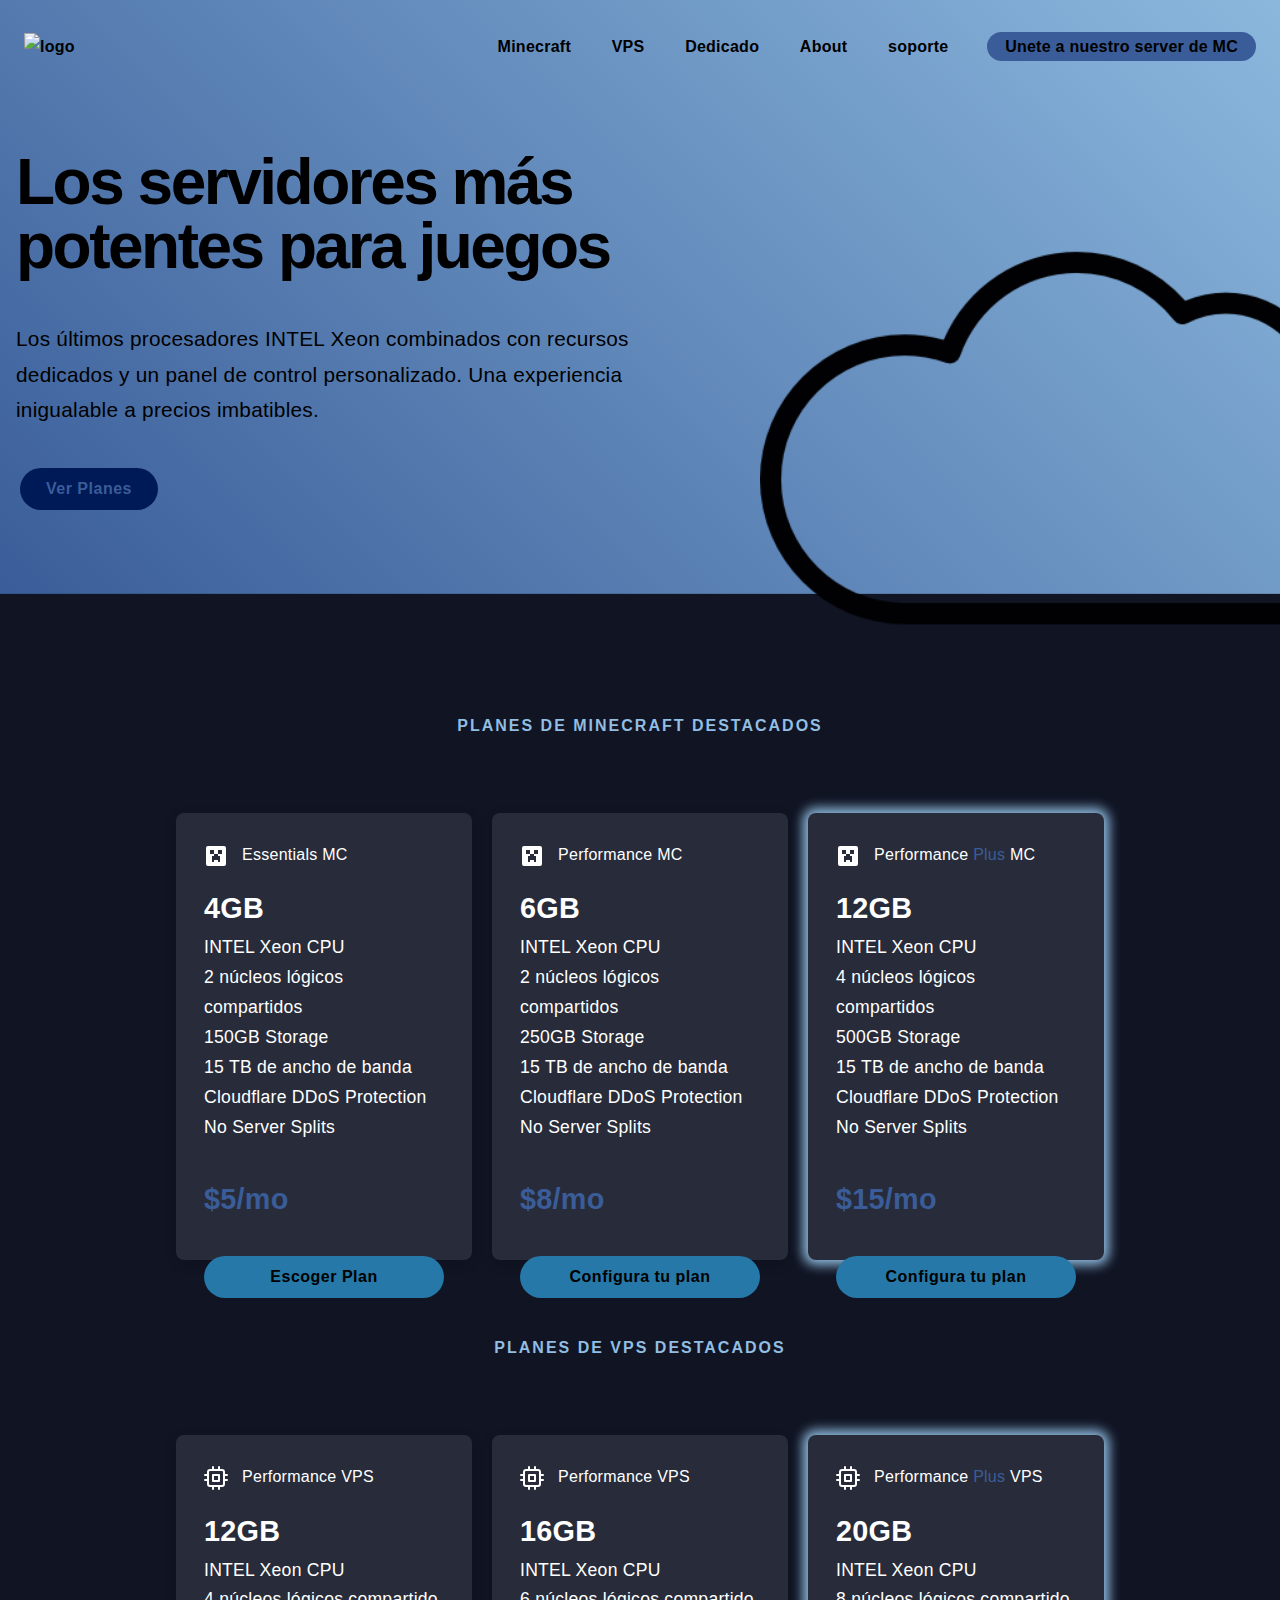
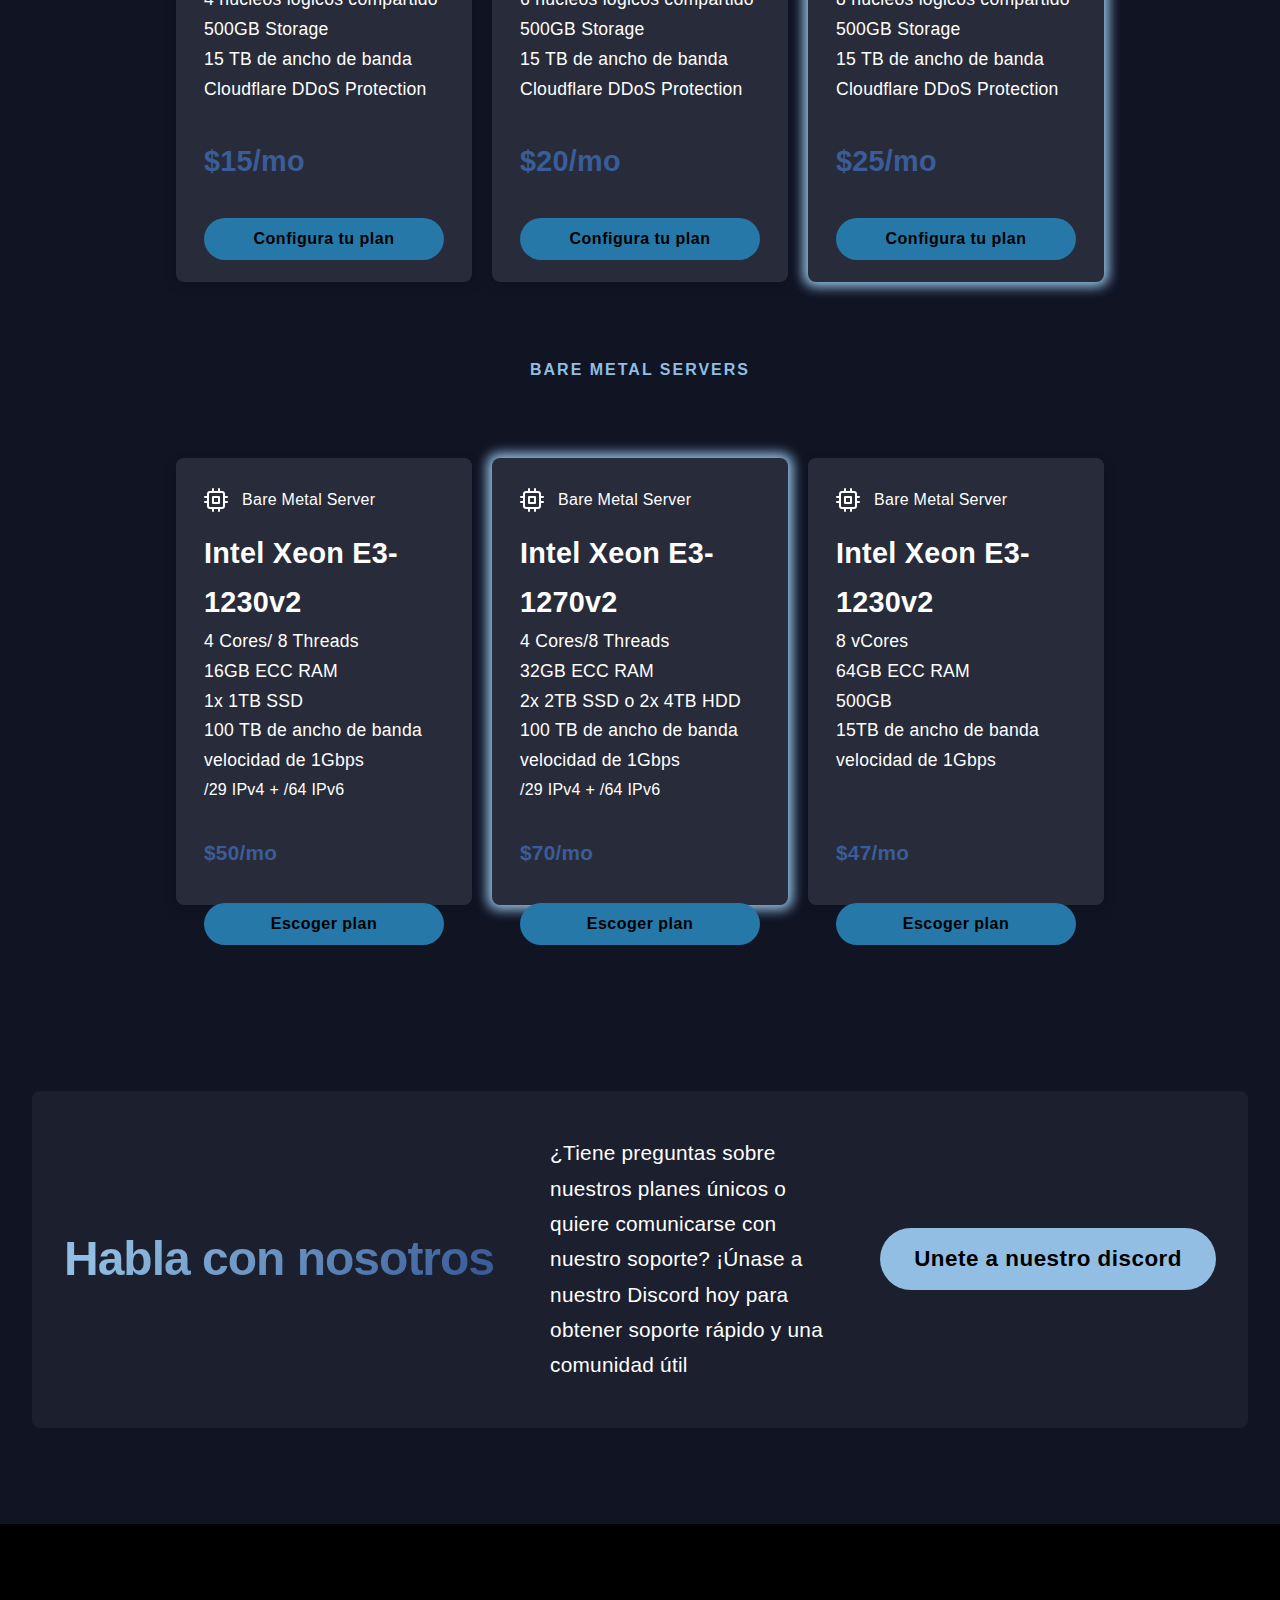
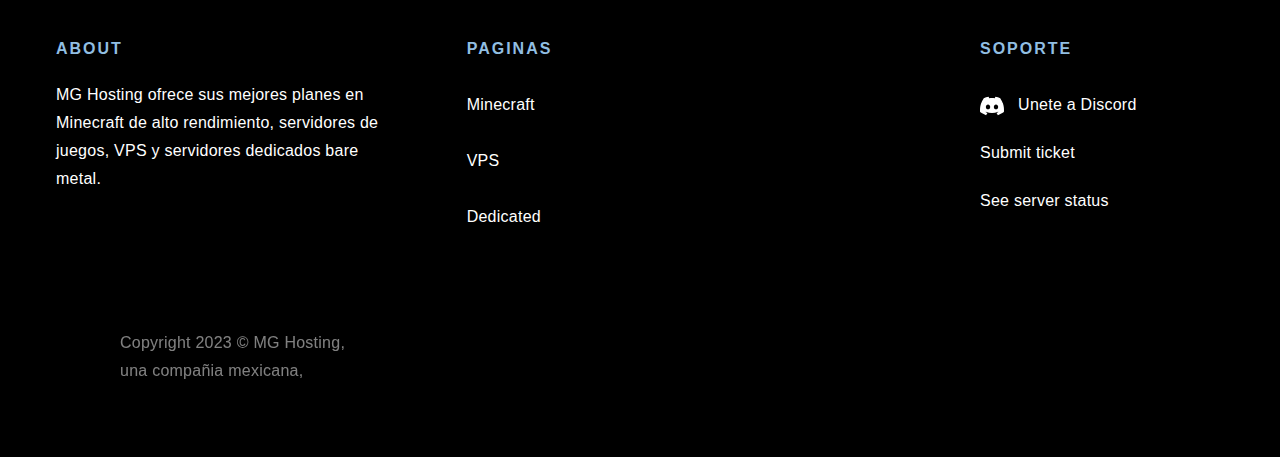
==== commit a58a06c7: "Add files via upload" ====
--- a/index.html
+++ b/index.html
@@ -16,12 +16,12 @@
     <meta property="og:url" content="miguellopez.ml">
     <meta property="og:image" content="/favicon/favicon-og.png">
 
-    <link rel="apple-touch-icon" sizes="180x180" href="WhatsApp Image 2023-07-11 at 10.01.59 PM.jpeg">
-    <link rel="icon" type="image/png" sizes="32x32" href="WhatsApp Image 2023-07-11 at 10.01.59 PM.jpeg">
-    <link rel="icon" type="image/png" sizes="16x16" href="WhatsApp Image 2023-07-11 at 10.01.59 PM.jpeg">
-    <link rel="manifest" href="WhatsApp Image 2023-07-11 at 10.01.59 PM.jpeg">
-    <link rel="mask-icon" href="WhatsApp Image 2023-07-11 at 10.01.59 PM.jpeg">
-    <link rel="shortcut icon" href="WhatsApp Image 2023-07-11 at 10.01.59 PM.jpeg">
+    <link rel="apple-touch-icon" sizes="180x180" href="FAVICON.png">
+    <link rel="icon" type="image/png" sizes="32x32" href="FAVICON.png">
+    <link rel="icon" type="image/png" sizes="16x16" href="FAVICON.png">
+    <link rel="manifest" href="FAVICON.png">
+    <link rel="mask-icon" href="FAVICON.png">
+    <link rel="shortcut icon" href="FAVICON.png">
     <meta name="msapplication-TileColor" content="#ffffff">
     <meta name="msapplication-config" content="/favicon/browserconfig.xml"> 
 
@@ -77,7 +77,7 @@
     <div class="flex-strong center">
       <a href="index.html" class="nav__logo" aria-label="Logo / Go home">
         
-        <img alt="logo" src="WhatsApp Image 2023-07-11 at 10.01.59 PM.jpeg" width="214" height="30">
+        <img alt="logo" src="FAVICON.png" >
 
       </a>
     </div>
@@ -232,7 +232,8 @@
 
     <div class="col">
 
-        <img src="./Bloom Host _ Dedicated Minecraft Hosting, VPS and Bare Metal_files/flower.svg" alt="Decorative Bloom signature flower" class="hero-flower hide-on-mobile">
+        <img src="./Bloom Host _ Dedicated Minecraft Hosting, VPS and Bare Metal_files/nube-en-blanco.png" alt="Decorative Bloom signature flower" class="hero-flower hide-on-mobile">
+        <!--https://www.flaticon.es/icono-gratis/nube-en-blanco_14868-->
 
     </div>
     </div>
@@ -429,6 +430,24 @@
         Escoger plan
         </a>
     </div>
+    <div class="col card featured-plan">
+      <svg xmlns="http://www.w3.org/2000/svg" width="24" height="24" viewBox="0 0 24 24" fill="none" stroke="currentColor" stroke-width="2" stroke-linecap="round" stroke-linejoin="round" class="feather feather-cpu"><rect x="4" y="4" width="16" height="16" rx="2" ry="2"></rect><rect x="9" y="9" width="6" height="6"></rect><line x1="9" y1="1" x2="9" y2="4"></line><line x1="15" y1="1" x2="15" y2="4"></line><line x1="9" y1="20" x2="9" y2="23"></line><line x1="15" y1="20" x2="15" y2="23"></line><line x1="20" y1="9" x2="23" y2="9"></line><line x1="20" y1="14" x2="23" y2="14"></line><line x1="1" y1="9" x2="4" y2="9"></line><line x1="1" y1="14" x2="4" y2="14"></line></svg> &nbsp;
+      <span class="med">Bare Metal Server</span>
+      <div class="padd-s"></div>
+      <b class="h3">Intel Xeon E3-1230v2</b>
+      <div class="h5">8 vCores<br>
+      64GB ECC RAM<br>
+      500GB <br>
+      15TB de ancho de banda velocidad de 1Gbps</div>
+      <br>
+      <div class="padd-m"></div>
+      <b class="h4 accented">$47/mo</b>
+      <div class="padd-m"></div>
+      <a href="https://discord.gg/3E96XQSzGY" class="btn btn--primary stretch">
+      Escoger plan
+      </a>
+  </div>
+    
     </div>
 
 </section>
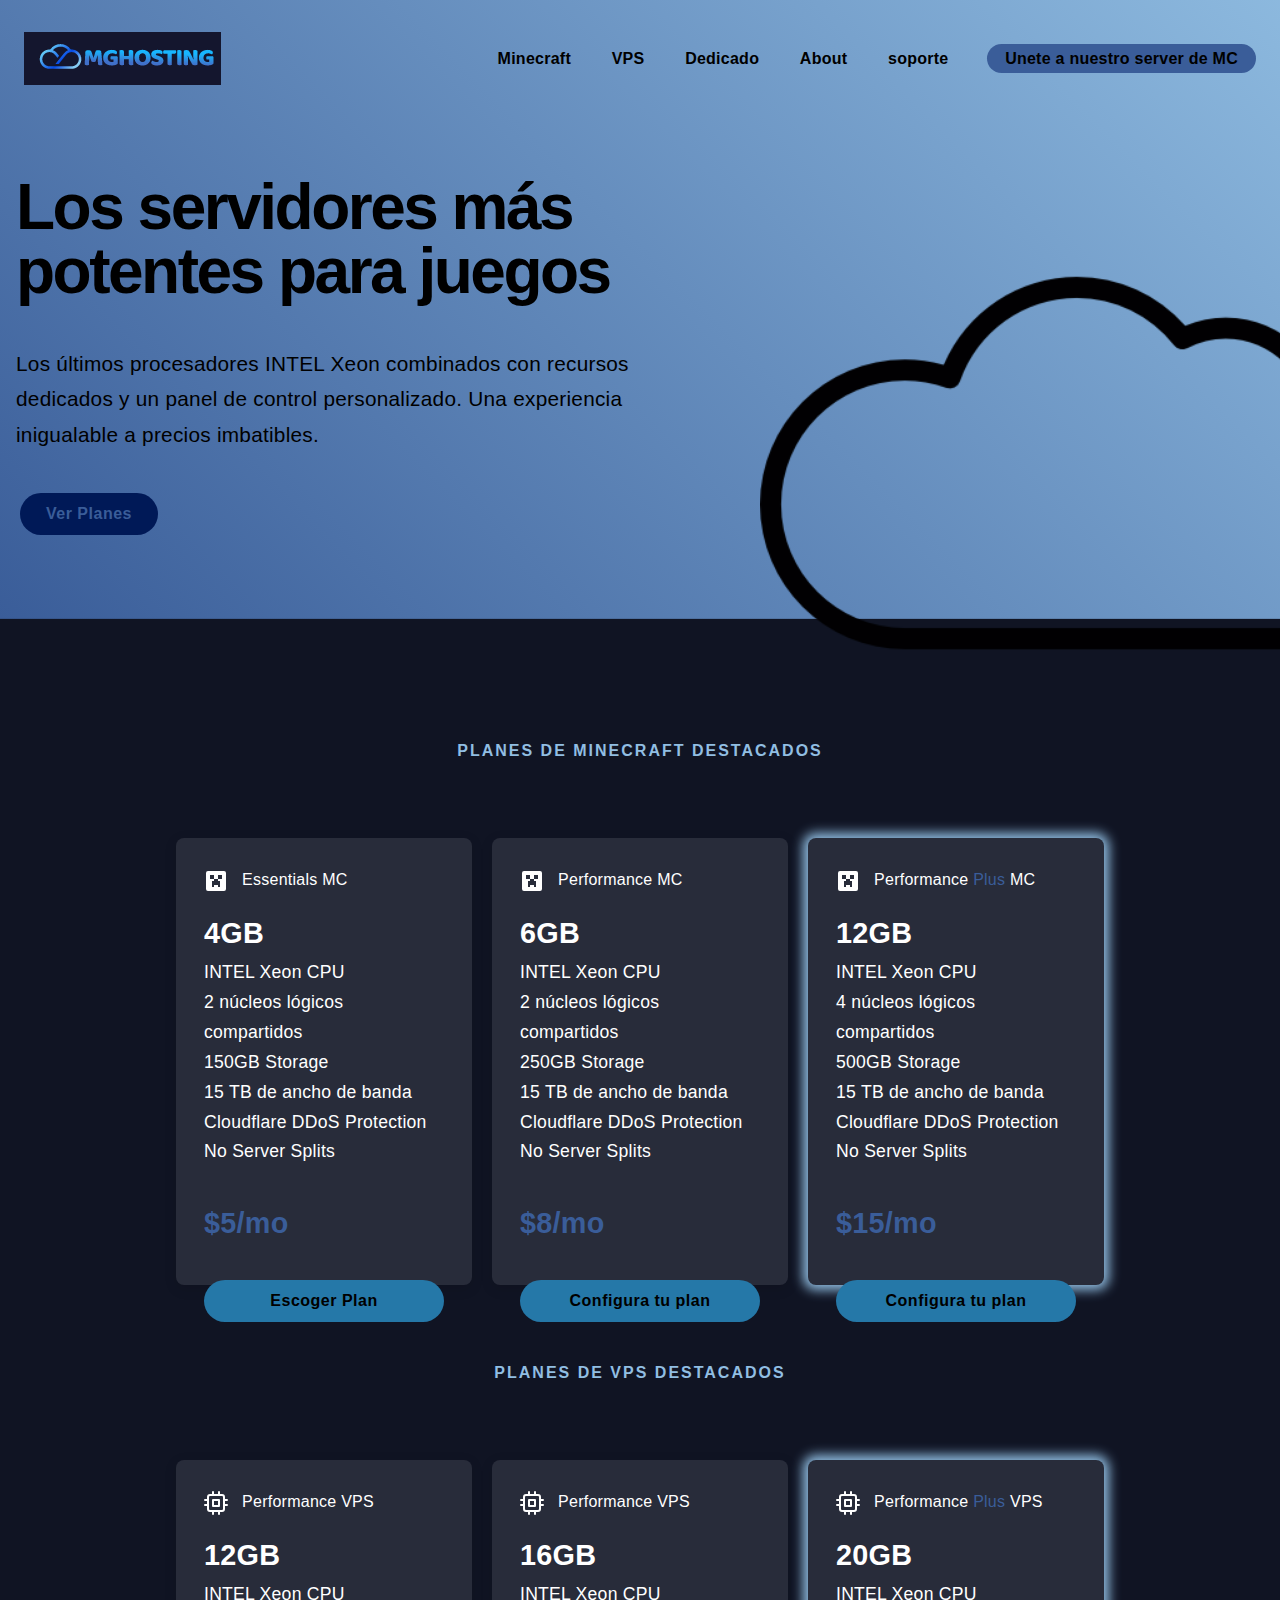
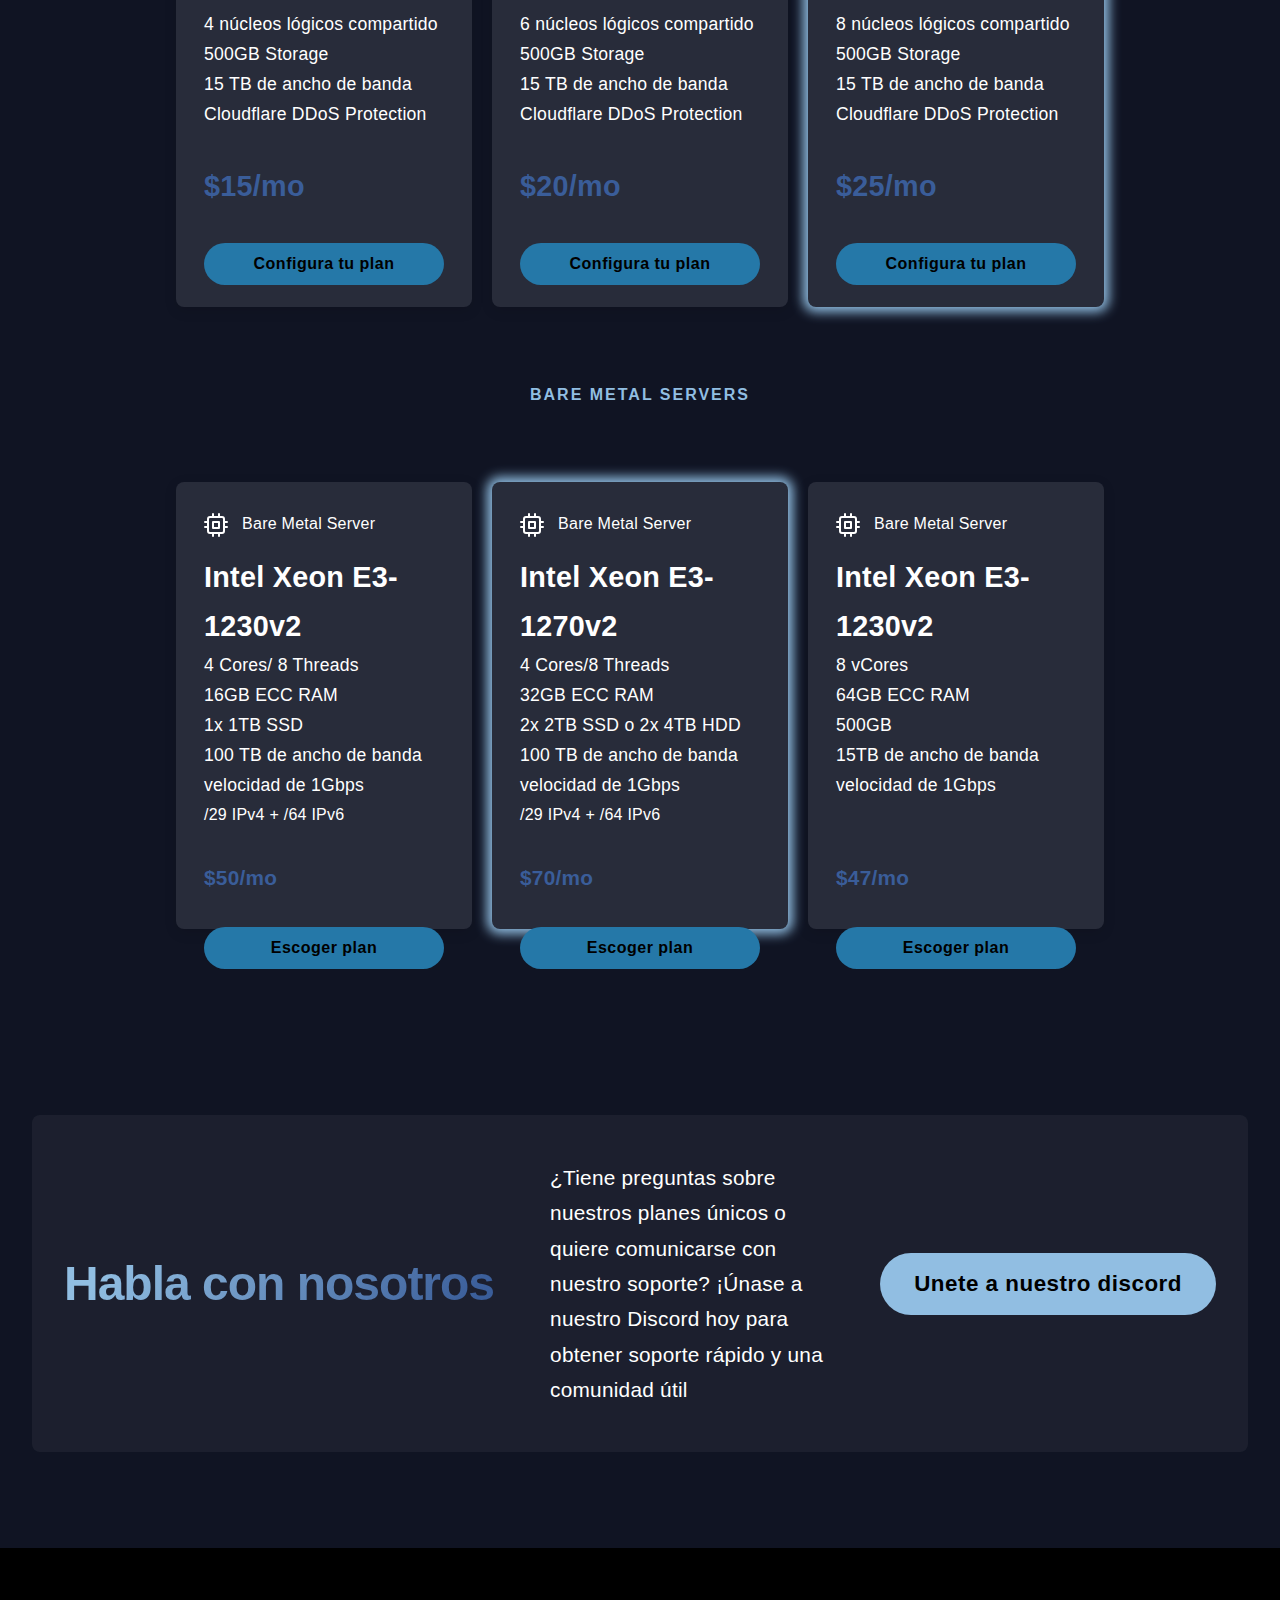
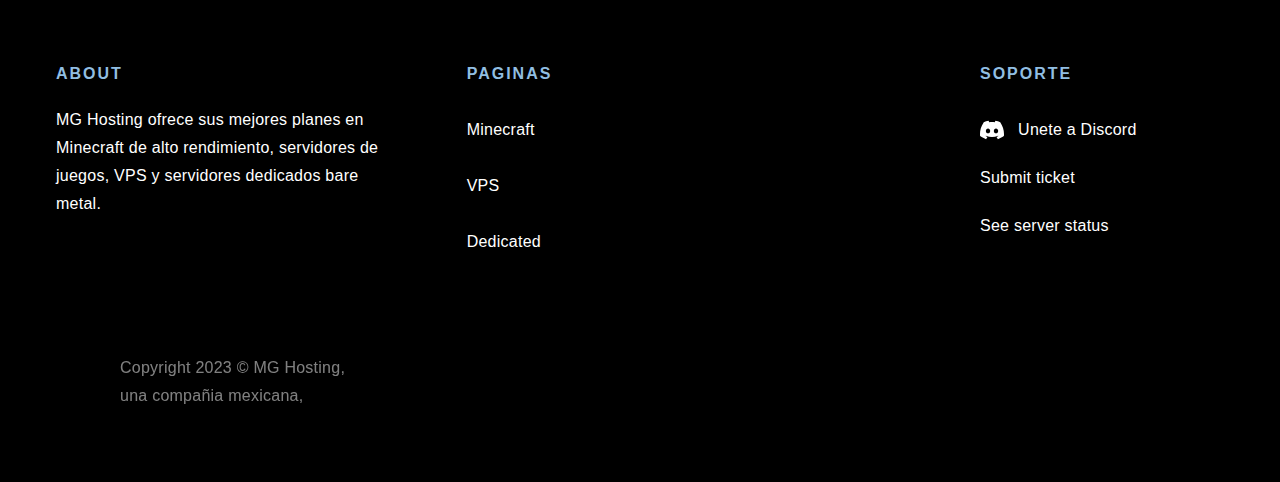
==== commit 6e4b409e: "Add files via upload" ====
--- a/index.html
+++ b/index.html
@@ -16,12 +16,12 @@
     <meta property="og:url" content="miguellopez.ml">
     <meta property="og:image" content="/favicon/favicon-og.png">
 
-    <link rel="apple-touch-icon" sizes="180x180" href="FAVICON.png">
-    <link rel="icon" type="image/png" sizes="32x32" href="FAVICON.png">
-    <link rel="icon" type="image/png" sizes="16x16" href="FAVICON.png">
-    <link rel="manifest" href="FAVICON.png">
-    <link rel="mask-icon" href="FAVICON.png">
-    <link rel="shortcut icon" href="FAVICON.png">
+    <link rel="apple-touch-icon" sizes="180x180" href="/Bloom Host _ Dedicated Minecraft Hosting, VPS and Bare Metal_files/favicon.png">
+    <link rel="icon" type="image/png" sizes="32x32" href="/Bloom Host _ Dedicated Minecraft Hosting, VPS and Bare Metal_files/favicon.png">
+    <link rel="icon" type="image/png" sizes="16x16" href="/Bloom Host _ Dedicated Minecraft Hosting, VPS and Bare Metal_files/favicon.png">
+    <link rel="manifest" href="/Bloom Host _ Dedicated Minecraft Hosting, VPS and Bare Metal_files/favicon.png">
+    <link rel="mask-icon" href="/Bloom Host _ Dedicated Minecraft Hosting, VPS and Bare Metal_files/favicon.png">
+    <link rel="shortcut icon" href="/Bloom Host _ Dedicated Minecraft Hosting, VPS and Bare Metal_files/favicon.png">
     <meta name="msapplication-TileColor" content="#ffffff">
     <meta name="msapplication-config" content="/favicon/browserconfig.xml"> 
 
@@ -77,7 +77,7 @@
     <div class="flex-strong center">
       <a href="index.html" class="nav__logo" aria-label="Logo / Go home">
         
-        <img alt="logo" src="FAVICON.png" >
+        <img alt="logo" src="/Bloom Host _ Dedicated Minecraft Hosting, VPS and Bare Metal_files/favicon.png" >
 
       </a>
     </div>
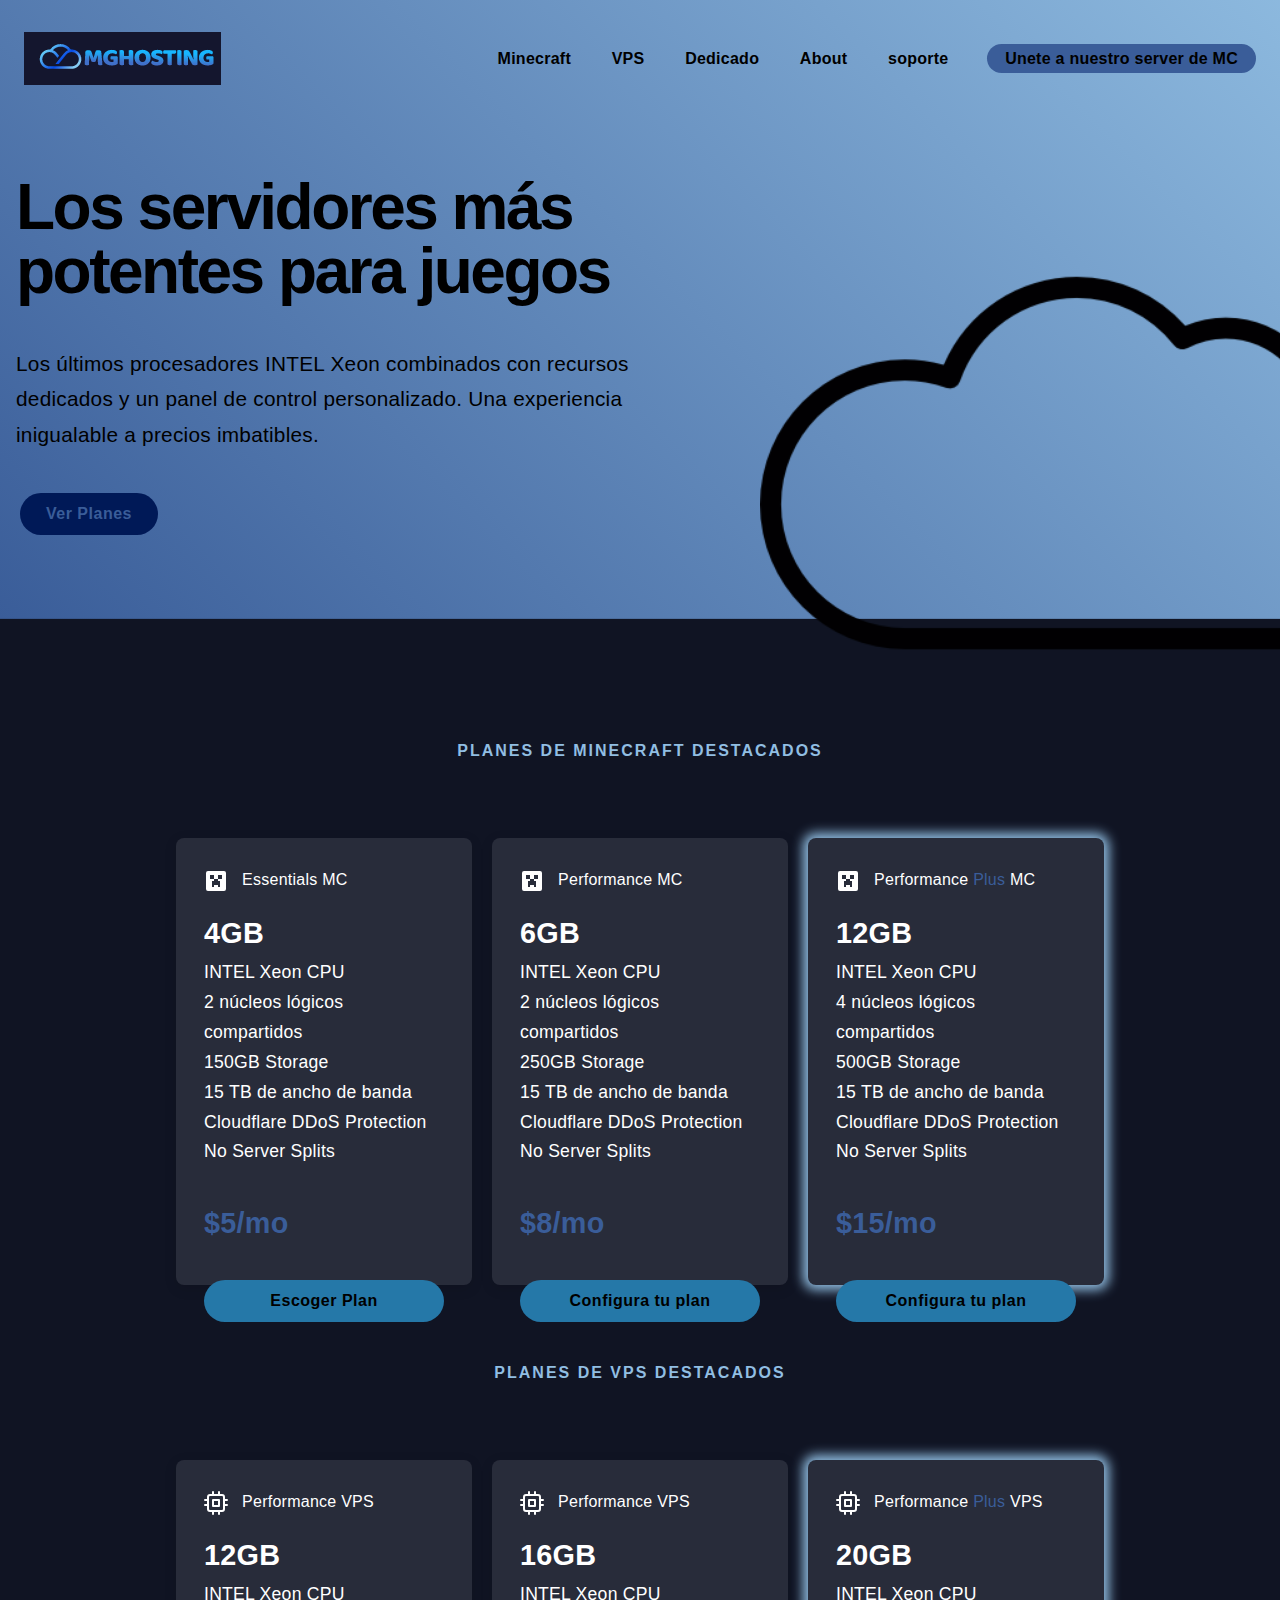
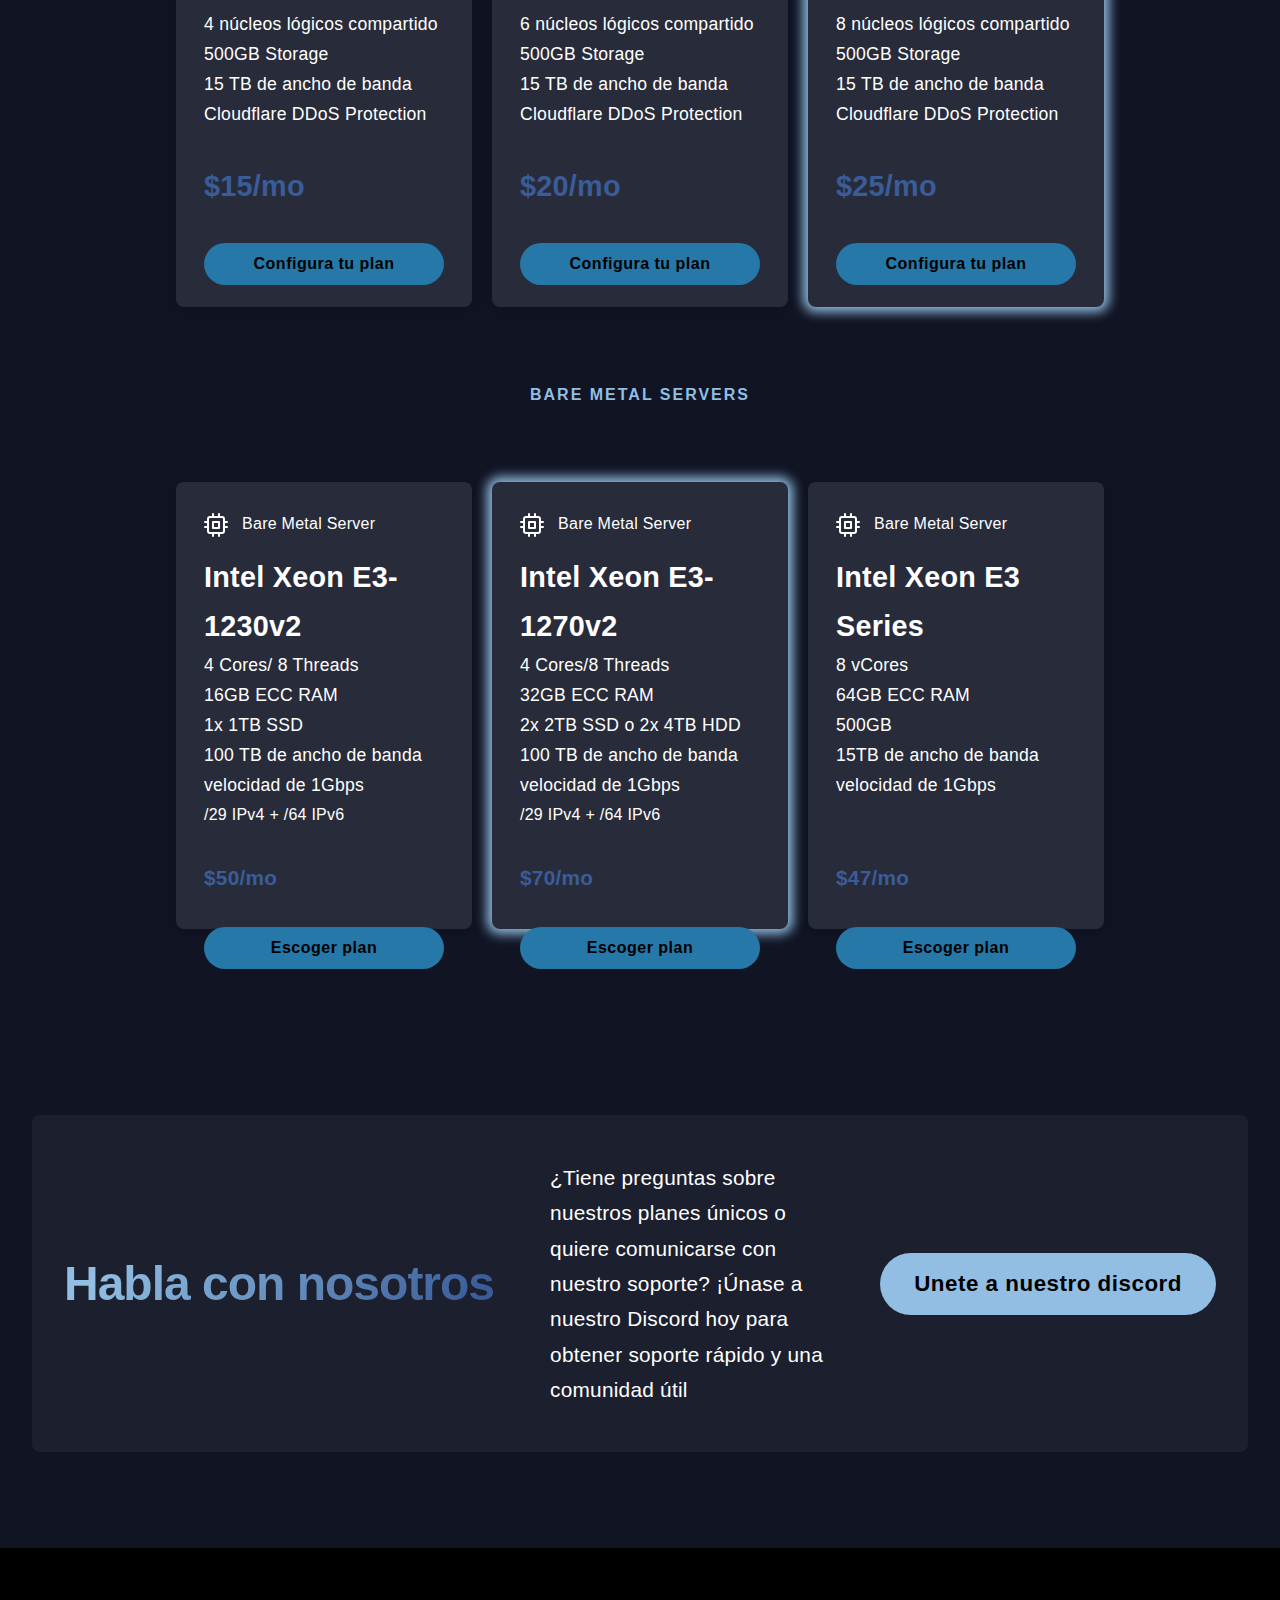
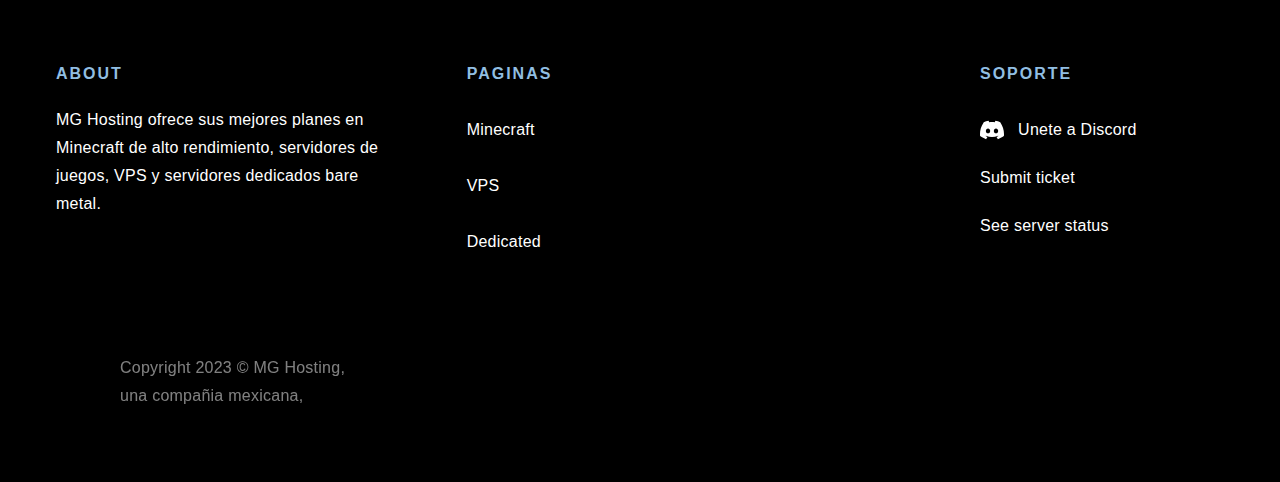
==== commit 28be6ba6: "Update index.html" ====
--- a/index.html
+++ b/index.html
@@ -434,7 +434,7 @@
       <svg xmlns="http://www.w3.org/2000/svg" width="24" height="24" viewBox="0 0 24 24" fill="none" stroke="currentColor" stroke-width="2" stroke-linecap="round" stroke-linejoin="round" class="feather feather-cpu"><rect x="4" y="4" width="16" height="16" rx="2" ry="2"></rect><rect x="9" y="9" width="6" height="6"></rect><line x1="9" y1="1" x2="9" y2="4"></line><line x1="15" y1="1" x2="15" y2="4"></line><line x1="9" y1="20" x2="9" y2="23"></line><line x1="15" y1="20" x2="15" y2="23"></line><line x1="20" y1="9" x2="23" y2="9"></line><line x1="20" y1="14" x2="23" y2="14"></line><line x1="1" y1="9" x2="4" y2="9"></line><line x1="1" y1="14" x2="4" y2="14"></line></svg> &nbsp;
       <span class="med">Bare Metal Server</span>
       <div class="padd-s"></div>
-      <b class="h3">Intel Xeon E3-1230v2</b>
+      <b class="h3">Intel Xeon E3 Series</b>
       <div class="h5">8 vCores<br>
       64GB ECC RAM<br>
       500GB <br>
@@ -575,4 +575,4 @@
 
 
 
-</body></html>+</body></html>
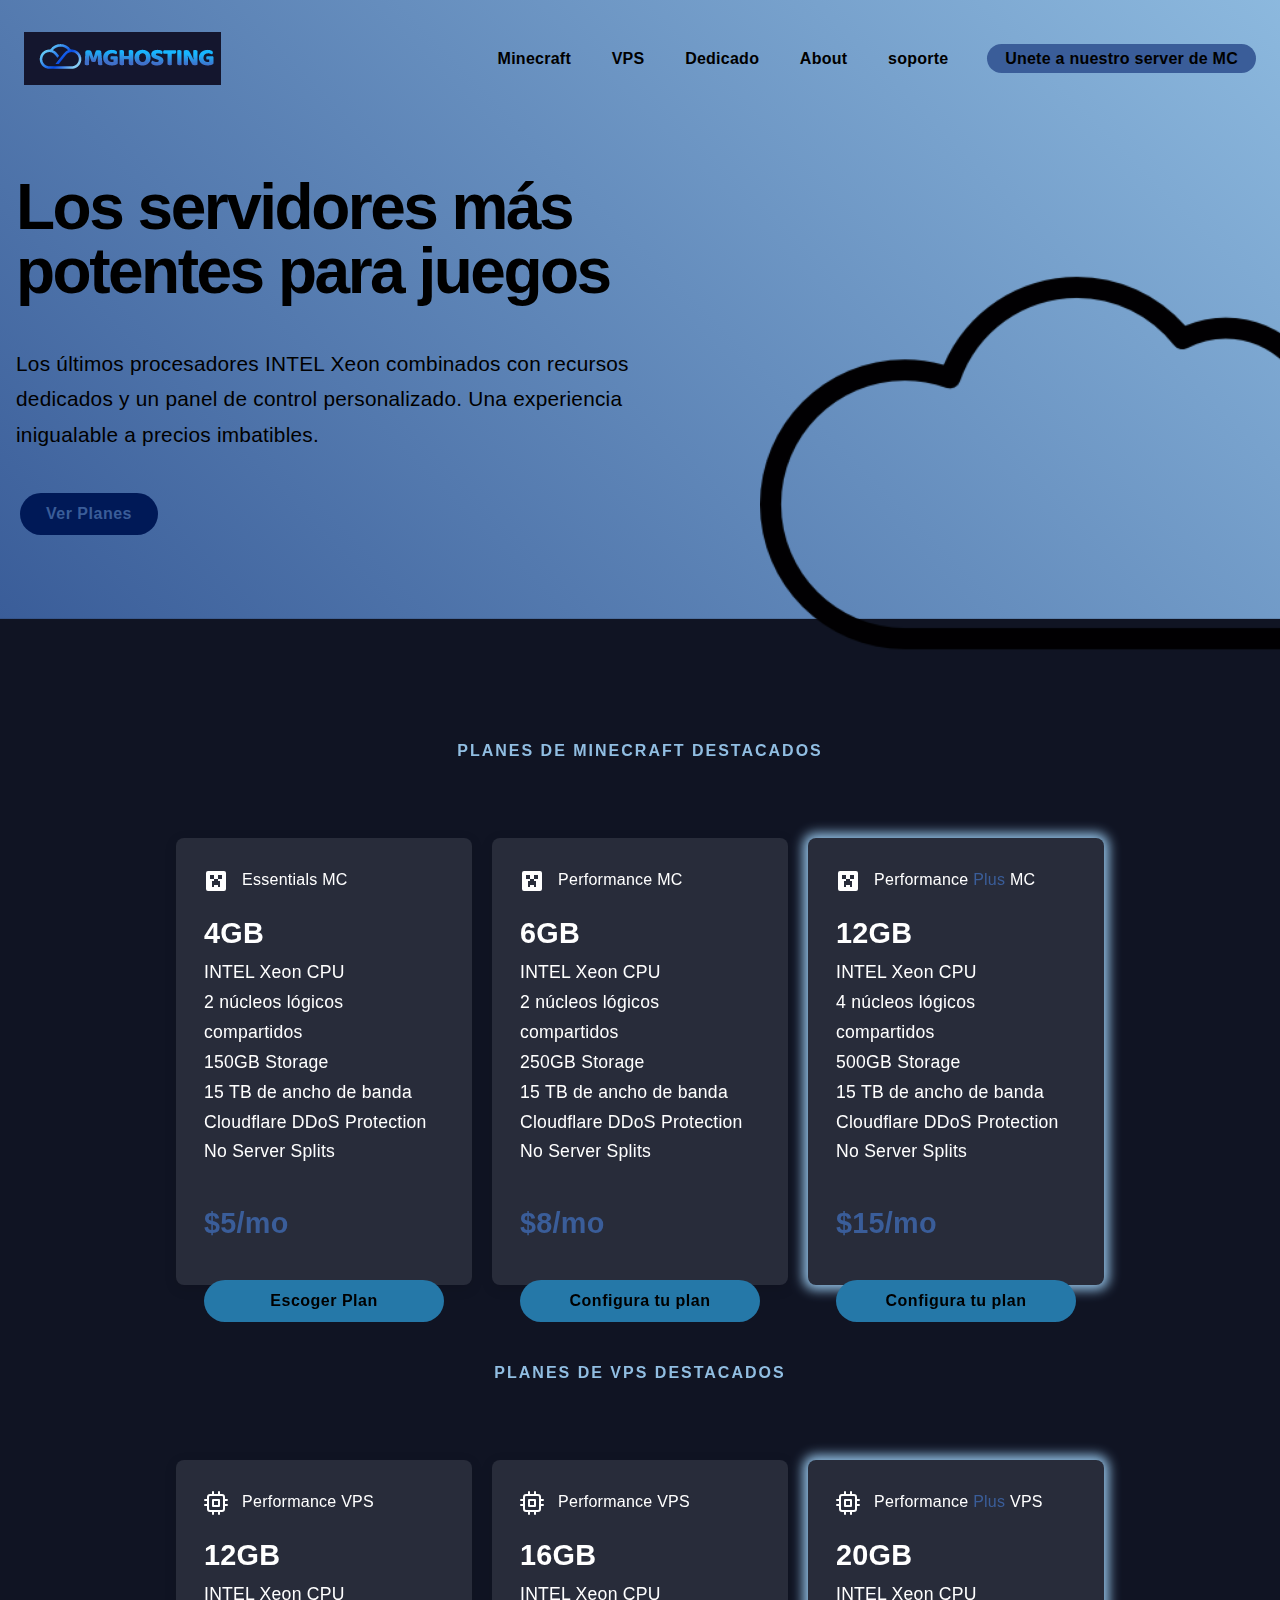
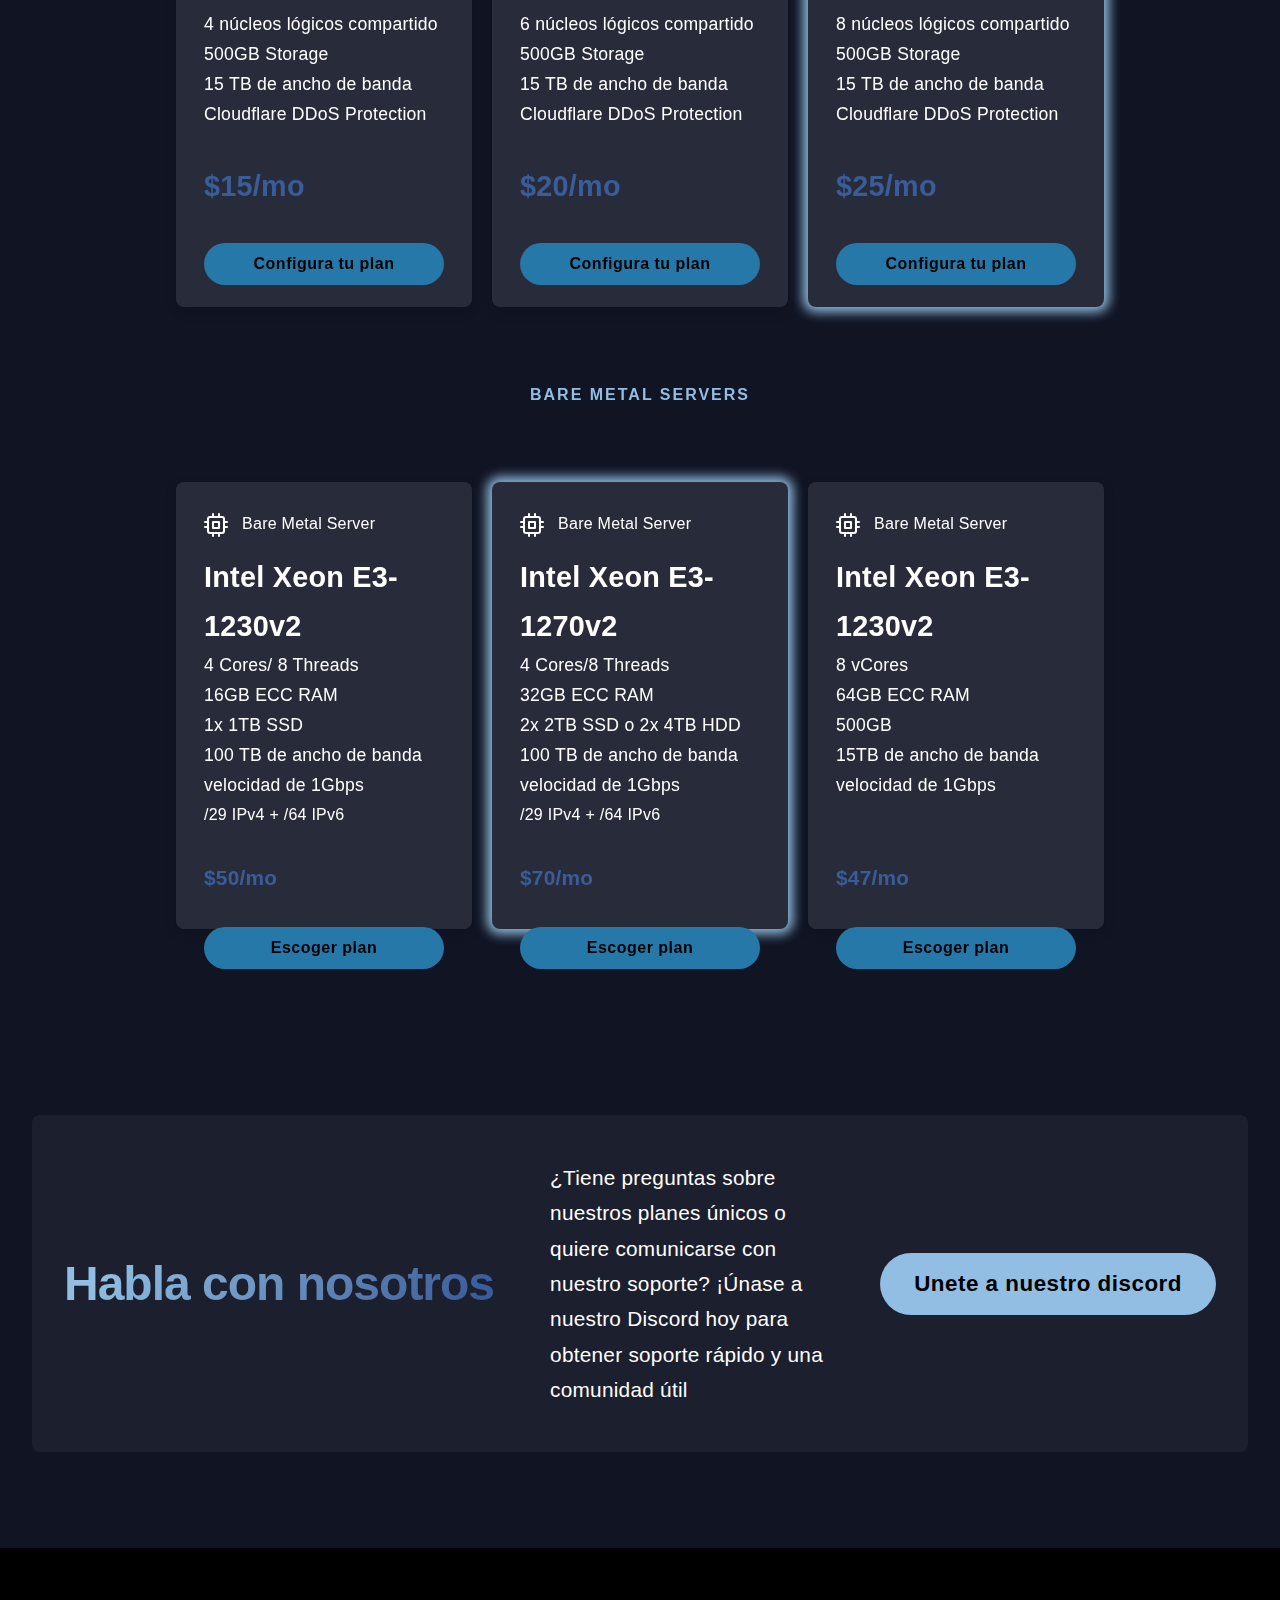
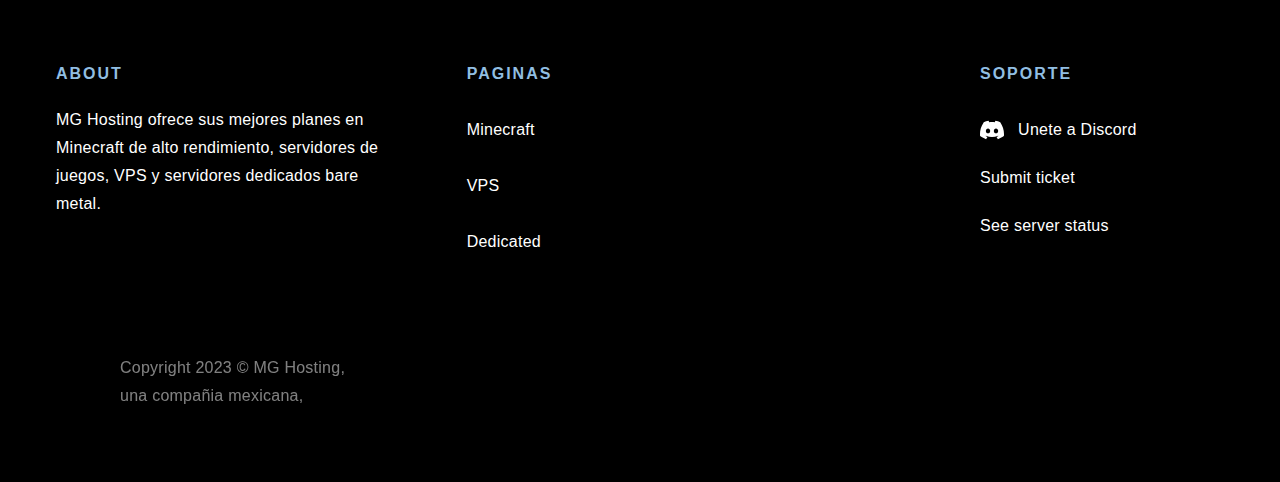
==== commit 54e93a88: "Update index.html" ====
--- a/index.html
+++ b/index.html
@@ -229,11 +229,13 @@
         <span class="padd-s"></span>
         </div>
     </div>
+    
 
     <div class="col">
 
         <img src="./Bloom Host _ Dedicated Minecraft Hosting, VPS and Bare Metal_files/nube-en-blanco.png" alt="Decorative Bloom signature flower" class="hero-flower hide-on-mobile">
         <!--https://www.flaticon.es/icono-gratis/nube-en-blanco_14868-->
+        <iframe src="https://discordapp.com/widget?id=1128594594809004064&theme=dark" width="350" height="200" class="discord-box" allowtransparency="true" frameborder="0" sandbox="allow-popups allow-popups-to-escape-sandbox allow-same-origin allow-scripts"></iframe>
 
     </div>
     </div>
@@ -434,7 +436,7 @@
       <svg xmlns="http://www.w3.org/2000/svg" width="24" height="24" viewBox="0 0 24 24" fill="none" stroke="currentColor" stroke-width="2" stroke-linecap="round" stroke-linejoin="round" class="feather feather-cpu"><rect x="4" y="4" width="16" height="16" rx="2" ry="2"></rect><rect x="9" y="9" width="6" height="6"></rect><line x1="9" y1="1" x2="9" y2="4"></line><line x1="15" y1="1" x2="15" y2="4"></line><line x1="9" y1="20" x2="9" y2="23"></line><line x1="15" y1="20" x2="15" y2="23"></line><line x1="20" y1="9" x2="23" y2="9"></line><line x1="20" y1="14" x2="23" y2="14"></line><line x1="1" y1="9" x2="4" y2="9"></line><line x1="1" y1="14" x2="4" y2="14"></line></svg> &nbsp;
       <span class="med">Bare Metal Server</span>
       <div class="padd-s"></div>
-      <b class="h3">Intel Xeon E3 Series</b>
+      <b class="h3">Intel Xeon E3-1230v2</b>
       <div class="h5">8 vCores<br>
       64GB ECC RAM<br>
       500GB <br>
